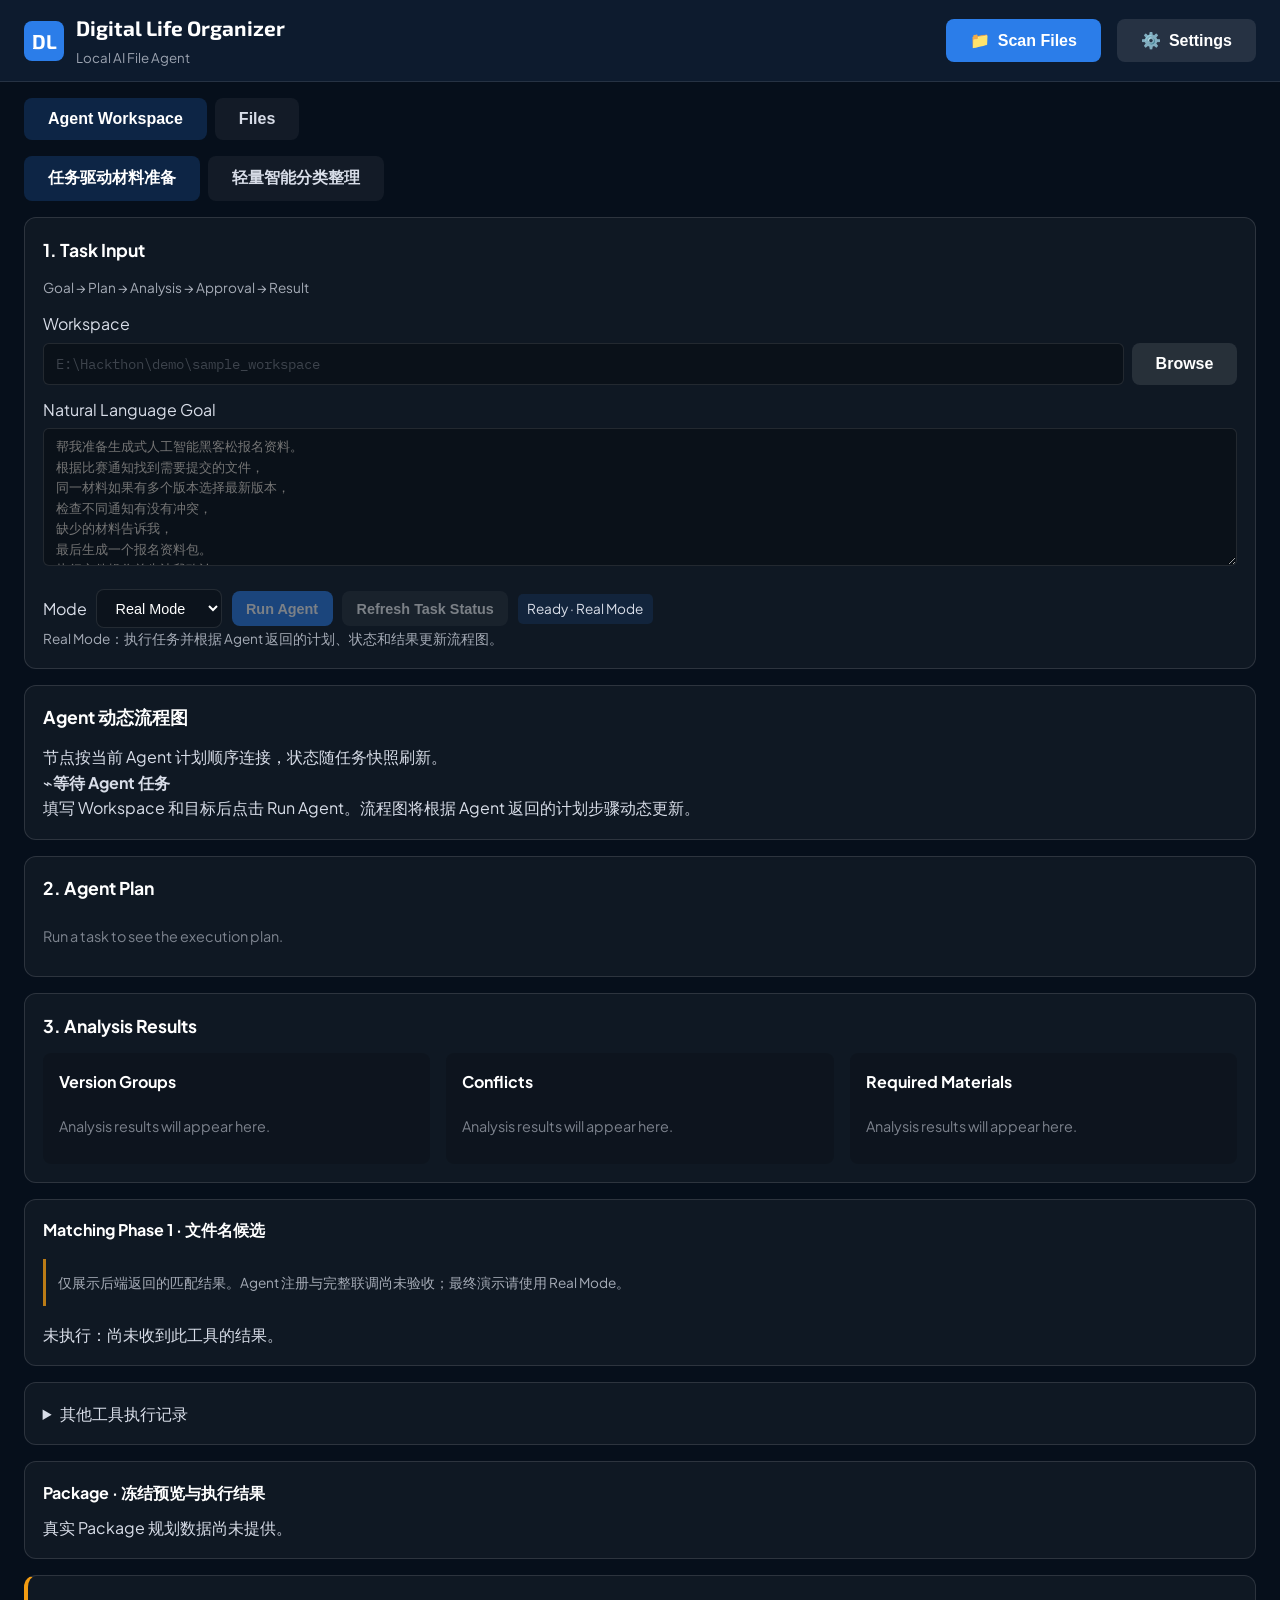
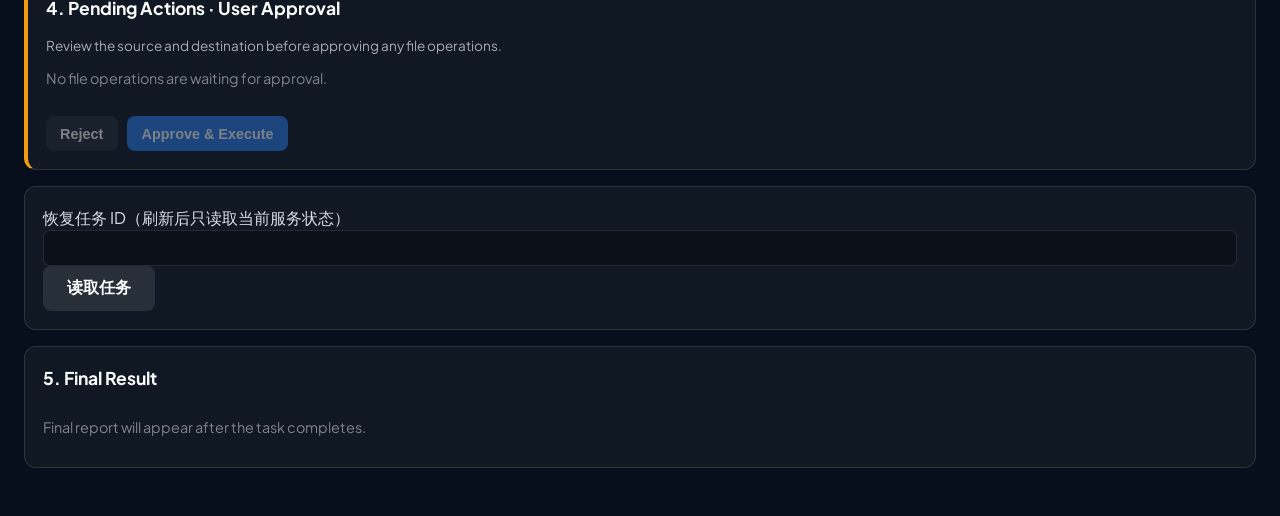
==== frontend/index.html @ 3d2e3884 "fix(frontend): remove presentation-only scenario from real mode" ====
<!DOCTYPE html>
<html lang="en">
<head>
    <meta charset="UTF-8">
    <meta name="viewport" content="width=device-width, initial-scale=1.0">
    <title>Digital Life Organizer — Agent Workbench</title>
    <link rel="preconnect" href="https://fonts.googleapis.com">
    <link rel="preconnect" href="https://fonts.gstatic.com" crossorigin>
    <link href="https://fonts.googleapis.com/css2?family=Exo+2:wght@400;600;700&family=Plus+Jakarta+Sans:wght@400;500;600&family=IBM+Plex+Mono:wght@400;500&display=swap" rel="stylesheet">
    <link rel="stylesheet" href="/static/agent-flow-visualization.css">
    <style>
        :root {
            --navy: #0d1b2e;
            --silver: #d8dde8;
            --blue: #2b7de9;
            --orange: #e07018;
            --dark: #060f1b;
            --light: #ffffff;
            --success: #27ae60;
            --warning: #f39c12;
            --danger: #e74c3c;
        }

        * { margin: 0; padding: 0; box-sizing: border-box; }

        body {
            font-family: 'Plus Jakarta Sans', sans-serif;
            background: linear-gradient(135deg, var(--navy) 0%, var(--dark) 100%);
            color: var(--silver);
            min-height: 100vh;
            line-height: 1.6;
        }

        header {
            background: var(--navy);
            border-bottom: 1px solid rgba(255,255,255,0.1);
            padding: 1rem 2rem;
            position: sticky;
            top: 0;
            z-index: 1000;
        }

        .header-content {
            max-width: 1400px;
            margin: 0 auto;
            display: flex;
            align-items: center;
            justify-content: space-between;
            gap: 2rem;
        }

        .brand { display: flex; align-items: center; gap: 0.75rem; }
        .brand-icon {
            width: 40px; height: 40px;
            background: linear-gradient(135deg, var(--blue), var(--orange));
            border-radius: 8px;
            display: flex; align-items: center; justify-content: center;
            font-weight: 700; font-size: 1.25rem; color: white;
            font-family: 'Exo 2', sans-serif;
        }

        .brand-text h1 {
            font-family: 'Exo 2', sans-serif;
            font-size: 1.5rem; font-weight: 700; color: var(--light);
        }
        .brand-text span { color: var(--orange); font-weight: 600; }

        .nav-actions { display: flex; gap: 1rem; align-items: center; }

        .tabs { display: flex; gap: 0.5rem; margin-bottom: 2rem; }
        .tab {
            padding: 0.75rem 1.5rem; background: rgba(255,255,255,0.05);
            border: none; border-radius: 8px; color: var(--silver);
            cursor: pointer; font-size: 1rem; font-weight: 500;
            transition: all 0.2s ease; border-bottom: 2px solid transparent;
        }
        .tab:hover { background: rgba(255,255,255,0.08); }
        .tab.active { background: rgba(43,125,233,0.2); border-bottom-color: var(--blue); color: var(--light); }

        .container { max-width: 1400px; margin: 0 auto; padding: 0 1.5rem 2rem; }

        .stats-grid {
            display: grid; grid-template-columns: repeat(auto-fit, minmax(200px, 1fr));
            gap: 1rem; margin-bottom: 2rem;
        }

        .stat-card {
            background: rgba(255,255,255,0.05); border-radius: 12px; padding: 1.5rem;
            border-left: 4px solid var(--blue); transition: transform 0.2s ease;
        }
        .stat-card:hover { transform: translateY(-2px); background: rgba(255,255,255,0.08); }
        .stat-card.warning { border-left-color: var(--warning); }
        .stat-card.danger { border-left-color: var(--danger); }
        .stat-label { font-size: 0.875rem; color: var(--silver); opacity: 0.7; margin-bottom: 0.5rem; }
        .stat-value { font-size: 2rem; font-weight: 700; color: var(--light); font-family: 'Exo 2', sans-serif; }
        .stat-sub { font-size: 0.875rem; color: var(--blue); margin-top: 0.5rem; }

        .upload-section {
            background: rgba(255,255,255,0.05); border-radius: 12px;
            padding: 2rem; margin-bottom: 2rem; border: 2px dashed rgba(255,255,255,0.15);
            text-align: center; transition: all 0.3s ease;
        }
        .upload-section.dragover { border-color: var(--blue); background: rgba(43,125,233,0.1); }
        .upload-content { display: flex; flex-direction: column; align-items: center; gap: 1rem; }
        .upload-icon {
            width: 64px; height: 64px; background: rgba(43,125,233,0.2);
            border-radius: 50%; display: flex; align-items: center; justify-content: center;
            font-size: 2rem; color: var(--blue);
        }
        .upload-text { font-size: 1.25rem; color: var(--light); }
        .upload-sub { color: var(--silver); opacity: 0.7; font-size: 0.9rem; }
        .file-input { display: none; }

        .btn {
            padding: 0.75rem 1.5rem; border-radius: 8px; border: none;
            font-size: 1rem; font-weight: 600; cursor: pointer;
            transition: all 0.2s ease; display: inline-flex; align-items: center; gap: 0.5rem;
        }
        .btn-primary { background: linear-gradient(135deg, var(--blue), #3b82f6); color: white; }
        .btn-primary:hover { transform: translateY(-2px); box-shadow: 0 4px 12px rgba(43,125,233,0.4); }
        .btn-secondary { background: rgba(255,255,255,0.1); color: var(--light); }
        .btn-secondary:hover { background: rgba(255,255,255,0.15); }
        .btn-sm { padding: 0.5rem 1rem; font-size: 0.875rem; }

        .toolbar {
            display: flex; justify-content: space-between; align-items: center; gap: 1rem; margin-bottom: 1.5rem; flex-wrap: wrap; gap: 1rem;
        }
        .search-box { flex: 1; min-width: 250px; position: relative; }
        .search-box input {
            width: 100%; padding: 0.75rem 1rem 0.75rem 2.5rem;
            border-radius: 8px; border: 1px solid rgba(255,255,255,0.1);
            background: rgba(0,0,0,0.2); color: var(--light); font-size: 1rem;
        }
        .search-box input:focus { outline: none; border-color: var(--blue); background: rgba(0,0,0,0.3); }
        .search-box::before { content: '🔍'; position: absolute; left: 10px; top: 50%; transform: translateY(-50%); opacity: 0.5; }
        .filter-select {
            padding: 0.75rem 2rem 0.75rem 1rem; border-radius: 8px; border: 1px solid rgba(255,255,255,0.1);
            background: rgba(0,0,0,0.2); color: var(--light); font-size: 0.9rem; cursor: pointer;
        }

        .table-container {
            background: rgba(255,255,255,0.05); border-radius: 12px; overflow: hidden; overflow-x: auto; border: 1px solid rgba(255,255,255,0.1);
        }
        table { width: 100%; border-collapse: collapse; min-width: 800px; }
        th {
            background: var(--navy); color: var(--light); padding: 1rem;
            text-align: left; font-size: 0.85rem; font-weight: 600; text-transform: uppercase; letter-spacing: 0.5px;
            border-bottom: 1px solid rgba(255,255,255,0.1); position: sticky; top: 0;
        }
        td { padding: 1rem; border-bottom: 1px solid rgba(255,255,255,0.05); color: var(--silver); font-size: 0.95rem; }
        tr:hover td { background: rgba(255,255,255,0.05); }

        .badge {
            display: inline-flex; align-items: center; padding: 0.25rem 0.625rem; border-radius: 4px;
            font-size: 0.8rem; font-weight: 500; text-transform: uppercase;
        }
        .badge-critical { background: rgba(231,76,60,0.2); color: var(--danger); }
        .badge-warning { background: rgba(243,156,18,0.2); color: var(--warning); }
        .badge-success { background: rgba(39,174,96,0.2); color: var(--success); }
        .badge-neutral { background: rgba(255,255,255,0.1); color: var(--silver); }

        .category { display: inline-flex; align-items: center; gap: 0.5rem; }
        .category-dot { width: 8px; height: 8px; border-radius: 50%; background: var(--blue); }

        .actions { display: flex; gap: 0.5rem; }
        .action-btn {
            padding: 0.5rem 0.75rem; border: none; border-radius: 6px; cursor: pointer;
            font-size: 0.8rem; font-weight: 500; transition: all 0.2s ease;
        }
        .btn-move { background: var(--blue); color: white; }
        .btn-move:hover { background: #1a68d6; }
        .btn-archive { background: var(--orange); color: white; }
        .btn-archive:hover { background: #c85e12; }
        .btn-delete { background: var(--danger); color: white; }
        .btn-delete:hover { background: #c0392b; }
        .btn-view { background: rgba(255,255,255,0.1); color: var(--silver); }
        .btn-view:hover { background: rgba(255,255,255,0.15); }

        .empty-state { text-align: center; padding: 4rem 2rem; color: var(--silver); opacity: 0.6; }
        .empty-state h3 { font-family: 'Exo 2', sans-serif; font-size: 1.5rem; margin-bottom: 0.5rem; color: var(--light); }

        .modal-overlay {
            position: fixed; top: 0; left: 0; right: 0; bottom: 0;
            background: rgba(0,0,0,0.8); z-index: 2000; display: none; align-items: center; justify-content: center; padding: 2rem;
        }
        .modal-overlay.active { display: flex; }
        .modal {
            background: var(--navy); border-radius: 12px; width: 100%; max-width: 800px;
            max-height: 90vh; overflow: hidden; border: 1px solid rgba(255,255,255,0.1); box-shadow: 0 20px 60px rgba(0,0,0,0.5);
        }
        .modal-header {
            padding: 1.5rem; border-bottom: 1px solid rgba(255,255,255,0.1); display: flex; justify-content: space-between; align-items: center;
        }
        .modal-header h2 { font-family: 'Exo 2', sans-serif; color: var(--light); }
        .close-btn {
            background: none; border: none; color: var(--silver); font-size: 1.5rem;
            cursor: pointer; padding: 0; width: 30px; height: 30px; display: flex; align-items: center; justify-content: center;
        }
        .modal-body { padding: 1.5rem; overflow-y: auto; }
        .detail-row {
            display: grid; grid-template-columns: 150px 1fr; gap: 1rem; padding: 1rem 0; border-bottom: 1px solid rgba(255,255,255,0.05);
        }
        .detail-label { color: var(--silver); opacity: 0.6; font-size: 0.9rem; }
        .detail-value { color: var(--light); font-family: 'IBM Plex Mono', monospace; font-size: 0.9rem; word-break: break-all; }

        .progress-container { background: rgba(0,0,0,0.3); border-radius: 8px; height: 6px; overflow: hidden; margin: 1rem 0; }
        .progress-bar { background: linear-gradient(90deg, var(--blue), var(--orange)); height: 100%; width: 0%; transition: width 0.3s ease; }

        .toast-container { position: fixed; bottom: 2rem; right: 2rem; z-index: 3000; display: flex; flex-direction: column; gap: 0.75rem; }
        .toast {
            background: var(--navy); padding: 1rem 1.5rem; border-radius: 8px; border-left: 4px solid var(--blue);
            color: var(--silver); box-shadow: 0 4px 12px rgba(0,0,0,0.3); animation: slideIn 0.3s ease; display: flex; align-items: center; gap: 0.75rem;
        }
        .toast.success { border-left-color: var(--success); }
        .toast.error { border-left-color: var(--danger); }
        @keyframes slideIn { from { transform: translateX(100%); opacity: 0; } to { transform: translateX(0); opacity: 1; } }

        @media (max-width: 768px) {
            .header-content { flex-direction: column; gap: 1rem; }
            .search-box { min-width: 100%; }
            .stats-grid { grid-template-columns: repeat(2, 1fr); }
        }

        /* ── Path Bar & Browser Modal ──────────────────────────────────── */
        .path-bar { display: flex; gap: 0.5rem; align-items: center; width: 100%; max-width: 540px; margin: 0 auto; }
        .path-input { flex: 1; background: rgba(0,0,0,0.3); border: 1px solid rgba(255,255,255,0.15); color: var(--silver); padding: 0.55rem 0.85rem; border-radius: 6px; font-family: 'IBM Plex Mono', monospace; font-size: 0.85rem; }
        .path-input:focus { outline: none; border-color: var(--blue); }
        .path-input::placeholder { color: rgba(216,221,232,0.25); }
        .browser-modal { max-width: 560px; display: flex; flex-direction: column; max-height: 90vh; }
        .browser-breadcrumb { display: flex; flex-wrap: wrap; align-items: center; gap: 0.2rem; padding: 0.6rem 0.85rem; background: rgba(0,0,0,0.25); border-radius: 6px; margin-bottom: 0.85rem; font-family: 'IBM Plex Mono', monospace; font-size: 0.78rem; min-height: 2.2rem; }
        .browser-breadcrumb .bc-sep { color: rgba(216,221,232,0.3); margin: 0 0.15rem; }
        .browser-breadcrumb button { background: none; border: none; color: var(--blue); cursor: pointer; padding: 0 0.15rem; font-family: inherit; font-size: inherit; line-height: 1.4; }
        .browser-breadcrumb button:hover { text-decoration: underline; }
        .browser-jump { display: flex; gap: .5rem; margin: .4rem 0; }
        .browser-jump input { flex: 1; min-width: 0; }
        .browser-jump button { flex-shrink: 0; }
        .browser-jump-hint { font-size: .78rem; opacity: .65; margin-bottom: .85rem; overflow-wrap: anywhere; }
        .dir-list { max-height: 300px; overflow-y: auto; border: 1px solid rgba(255,255,255,0.07); border-radius: 6px; }
        .dir-item { display: flex; align-items: center; gap: 0.6rem; padding: 0.55rem 0.9rem; cursor: pointer; border-bottom: 1px solid rgba(255,255,255,0.04); transition: background 0.12s; }
        .dir-item:last-child { border-bottom: none; }
        .dir-item:hover { background: rgba(43,125,233,0.12); }
        .dir-item-name { flex: 1; color: var(--silver); font-size: 0.88rem; }
        .dir-nav-btn { background: none; border: none; color: rgba(216,221,232,0.35); font-size: 1rem; cursor: pointer; padding: 0 0.2rem; line-height: 1; flex-shrink: 0; }
        .dir-nav-btn:hover { color: var(--blue); }
        .dir-empty { padding: 1.5rem; text-align: center; color: rgba(216,221,232,0.35); font-size: 0.85rem; }
        .browser-modal .modal-body { flex: 1; min-height: 0; overflow-y: auto; }
        .browser-footer { display: flex; justify-content: space-between; align-items: center; padding: 0.9rem 1.5rem; border-top: 1px solid rgba(255,255,255,0.07); flex-shrink: 0; }
        .browser-cur-path { font-family: 'IBM Plex Mono', monospace; font-size: 0.72rem; color: rgba(216,221,232,0.45); overflow: hidden; text-overflow: ellipsis; white-space: nowrap; max-width: 260px; }

        /* ── Settings Modal ─────────────────────────────────────────────── */
        .settings-modal {
            max-width: 960px; display: flex; flex-direction: column;
            max-height: 90vh;
            border-top: 3px solid transparent;
            border-image: linear-gradient(90deg, var(--blue), var(--orange)) 1;
        }
        .settings-layout {
            flex: 1; display: grid; grid-template-columns: 200px 1fr;
            min-height: 0; overflow: hidden;
        }
        .settings-nav {
            background: rgba(0,0,0,0.18);
            border-right: 1px solid rgba(255,255,255,0.07);
            overflow-y: auto; padding: 0.5rem 0;
        }
        .settings-nav-group {
            padding: 0.5rem 1rem 0.2rem;
            font-size: 0.65rem; font-weight: 700; letter-spacing: 0.08em;
            text-transform: uppercase; color: rgba(216,221,232,0.3);
            font-family: 'Exo 2', sans-serif;
        }
        .settings-nav-item {
            display: flex; align-items: center; gap: 0.625rem;
            padding: 0.65rem 1.25rem; cursor: pointer;
            color: rgba(216,221,232,0.62); font-size: 0.875rem;
            border-left: 3px solid transparent;
            transition: background 0.15s, color 0.15s, border-color 0.15s;
            user-select: none;
        }
        .settings-nav-item:hover { background: rgba(255,255,255,0.045); color: var(--silver); }
        .settings-nav-item.active {
            border-left-color: var(--blue);
            background: rgba(43,125,233,0.1); color: #fff; font-weight: 500;
        }
        .settings-nav-icon { width: 18px; text-align: center; font-size: 0.9rem; flex-shrink: 0; }
        .settings-panel {
            padding: 1.5rem 1.75rem; overflow-y: auto;
            scrollbar-width: thin; scrollbar-color: rgba(255,255,255,0.1) transparent;
        }
        .settings-panel::-webkit-scrollbar { width: 5px; }
        .settings-panel::-webkit-scrollbar-thumb { background: rgba(255,255,255,0.12); border-radius: 3px; }
        .settings-section-title {
            display: flex; align-items: center; gap: 0.625rem;
            font-family: 'Exo 2', sans-serif; font-size: 0.95rem; font-weight: 700;
            color: #fff; margin-bottom: 1.25rem; padding-bottom: 0.625rem;
            border-bottom: 1px solid rgba(43,125,233,0.35);
        }
        .form-row {
            display: grid; grid-template-columns: 160px 1fr;
            gap: 1.25rem; align-items: start;
            padding: 0.8rem 0; border-bottom: 1px solid rgba(255,255,255,0.04);
        }
        .form-row:last-child { border-bottom: none; }
        .form-label { color: var(--silver); font-size: 0.875rem; padding-top: 0.45rem; line-height: 1.3; }
        .form-label small {
            display: block; color: rgba(216,221,232,0.38);
            font-size: 0.72rem; margin-top: 0.275rem; line-height: 1.35;
        }
        .form-input, .form-select {
            width: 100%; padding: 0.5rem 0.75rem;
            background: rgba(0,0,0,0.28); border: 1px solid rgba(255,255,255,0.1);
            border-radius: 6px; color: #fff;
            font-family: 'IBM Plex Mono', monospace; font-size: 0.875rem;
            transition: border-color 0.2s, box-shadow 0.2s;
        }
        .form-input:focus, .form-select:focus {
            outline: none; border-color: var(--blue); background: rgba(0,0,0,0.38);
            box-shadow: 0 0 0 3px rgba(43,125,233,0.15);
        }
        .form-input::placeholder { color: rgba(216,221,232,0.25); }
        .form-select {
            background-image: url("data:image/svg+xml,%3Csvg xmlns='http://www.w3.org/2000/svg' width='10' height='6'%3E%3Cpath fill='%23d8dde8' d='M5 6L0 0h10z'/%3E%3C/svg%3E");
            background-repeat: no-repeat; background-position: right 0.75rem center;
            padding-right: 2.25rem; cursor: pointer; appearance: none;
        }
        .form-select option { background: var(--navy); }
        .form-textarea {
            width: 100%; padding: 0.5rem 0.75rem;
            background: rgba(0,0,0,0.28); border: 1px solid rgba(255,255,255,0.1);
            border-radius: 6px; color: #fff;
            font-family: 'IBM Plex Mono', monospace; font-size: 0.8rem;
            line-height: 1.6; resize: vertical; min-height: 88px;
            transition: border-color 0.2s, box-shadow 0.2s;
        }
        .form-textarea:focus {
            outline: none; border-color: var(--blue); background: rgba(0,0,0,0.38);
            box-shadow: 0 0 0 3px rgba(43,125,233,0.15);
        }
        .toggle-row { display: flex; align-items: center; gap: 0.75rem; padding-top: 0.3rem; }
        .toggle-switch { position: relative; width: 42px; height: 22px; flex-shrink: 0; }
        .toggle-switch input { display: none; }
        .toggle-track {
            position: absolute; inset: 0;
            background: rgba(255,255,255,0.14); border-radius: 22px;
            cursor: pointer; transition: background 0.2s;
        }
        .toggle-track::before {
            content: ''; position: absolute;
            width: 16px; height: 16px; left: 3px; top: 3px;
            background: rgba(255,255,255,0.7); border-radius: 50%; transition: transform 0.2s;
        }
        .toggle-switch input:checked + .toggle-track { background: var(--blue); }
        .toggle-switch input:checked + .toggle-track::before { transform: translateX(20px); background: #fff; }
        .toggle-label { font-size: 0.85rem; color: rgba(216,221,232,0.7); min-width: 52px; }
        .range-wrap { display: flex; align-items: center; gap: 0.875rem; padding-top: 0.35rem; }
        .range-wrap input[type="range"] { flex: 1; accent-color: var(--blue); cursor: pointer; }
        .range-val {
            min-width: 42px; text-align: right;
            font-family: 'IBM Plex Mono', monospace; font-size: 0.875rem;
            color: var(--blue); font-weight: 500;
        }
        .settings-footer {
            display: flex; align-items: center; gap: 0.75rem;
            padding: 0.875rem 1.5rem;
            border-top: 1px solid rgba(255,255,255,0.07);
            background: rgba(0,0,0,0.12); flex-shrink: 0;
        }
        .settings-status {
            flex: 1; font-family: 'IBM Plex Mono', monospace; font-size: 0.8rem;
            color: rgba(216,221,232,0.45);
            white-space: nowrap; overflow: hidden; text-overflow: ellipsis;
            transition: color 0.2s;
        }
        .settings-status.ok   { color: var(--success); }
        .settings-status.err  { color: var(--danger); }
        .settings-status.warn { color: var(--warning); }
        @media (max-width: 680px) {
            .settings-layout { grid-template-columns: 1fr; grid-template-rows: auto 1fr; }
            .settings-nav {
                display: flex; overflow-x: auto; overflow-y: hidden;
                border-right: none; border-bottom: 1px solid rgba(255,255,255,0.07);
                padding: 0; scrollbar-width: none;
            }
            .settings-nav::-webkit-scrollbar { display: none; }
            .settings-nav-group { display: none; }
            .settings-nav-item {
                flex-shrink: 0; flex-direction: column; gap: 0.2rem;
                border-left: none; border-bottom: 3px solid transparent;
                padding: 0.6rem 1rem; font-size: 0.75rem; text-align: center;
            }
            .settings-nav-item.active { border-left-color: transparent; border-bottom-color: var(--blue); }
            .settings-nav-icon { width: auto; font-size: 1.1rem; }
            .form-row { grid-template-columns: 1fr; gap: 0.4rem; }
            .form-label { padding-top: 0; }
        }

        /* Agent workspace: extends existing FileForge components. */
        [hidden] { display: none !important; }
        body { background: var(--dark); }
        .brand-icon, .btn-primary, .progress-bar { background: var(--blue); }
        .brand-text h1 { font-size: 1.3rem; }
        .brand-text small { color: var(--silver); opacity: .7; }
        .workspace-nav { display: flex; gap: .5rem; margin: 1.5rem 0; flex-wrap: wrap; }
        .workspace-nav button { background: rgba(255,255,255,.05); color: var(--silver); }
        .workspace-nav button[aria-selected="true"] { background: rgba(43,125,233,.2); color: white; }
        .agent-card { padding: 1.4rem; margin-bottom: 1rem; border: 1px solid rgba(255,255,255,.12); border-radius: 12px; background: rgba(255,255,255,.04); min-width: 0; }
        .agent-card h2 { font-size: 1.1rem; color: white; margin-bottom: .8rem; }
        .agent-card h3 { font-size: 1rem; color: white; margin-bottom: .6rem; }
        .agent-label { display: block; margin: .8rem 0 .35rem; }
        .agent-path { display: flex; gap: .5rem; }
        .agent-path input { min-width: 0; }
        .agent-footer { display: flex; align-items: center; gap: .75rem; flex-wrap: wrap; margin-top: 1rem; }
        .agent-note { font-size: .85rem; opacity: .75; }
        .agent-grid { display: grid; grid-template-columns: repeat(3, minmax(0,1fr)); gap: 1rem; }
        .agent-panel { padding: 1rem; background: rgba(0,0,0,.15); border-radius: 8px; min-width: 0; }
        .agent-step { display: grid; grid-template-columns: 1.5rem minmax(0,1fr) auto; gap: .7rem; align-items: start; padding: .8rem 0; border-bottom: 1px solid rgba(255,255,255,.08); }
        .agent-step small { display: block; opacity: .75; overflow-wrap: anywhere; }
        .agent-step[data-status="completed"] .step-symbol { color: var(--success); }
        .agent-step[data-status="running"] .step-symbol { color: var(--blue); }
        .agent-step[data-status="failed"] .step-symbol { color: var(--danger); }
        .agent-step[data-status="awaiting_approval"] .step-symbol { color: var(--warning); }
        .approval-card { border-left: 4px solid var(--warning); }
        .agent-error { color: var(--danger); margin-top: .75rem; }
        .agent-item { margin: .65rem 0; overflow-wrap: anywhere; }
        .agent-path-text { font-family: 'IBM Plex Mono', monospace; overflow-wrap: anywhere; font-size: .85rem; }
        .agent-summary { display: flex; gap: 1rem; flex-wrap: wrap; margin-bottom: 1rem; }
        .agent-summary strong { display: block; color: white; }
        button:disabled { opacity: .45; cursor: not-allowed; transform: none !important; }
        @media (max-width: 900px) { .agent-grid { grid-template-columns: 1fr; } }
        @media (max-width: 600px) {
            header { padding: 1rem; } .container { padding-left: .75rem; padding-right: .75rem; }
            .agent-card { padding: 1rem; } .agent-path { flex-wrap: wrap; }
            .agent-step { grid-template-columns: 1.2rem minmax(0,1fr); }
            .agent-step > .badge { grid-column: 2; justify-self: start; }
        }

        /* Demo presentation refinements; existing layout and palette retained. */
        .header-content, .nav-actions { flex-wrap: wrap; }
        .brand-text, .agent-footer > *, .agent-step > div { min-width: 0; }
        .agent-footer .filter-select { max-width: 100%; }
        .agent-card { overflow-wrap: anywhere; }
        .agent-note { color: var(--silver); }
        .agent-placeholder { color: var(--silver); opacity: .55; padding: .65rem 0; font-size: .9rem; }
        .agent-error { color: var(--silver); padding: 1rem 1.2rem; border: 1px solid rgba(231,76,60,.35); border-left: 4px solid var(--danger); border-radius: 8px; background: rgba(231,76,60,.07); }
        .agent-error strong { display: block; color: var(--danger); margin-bottom: .3rem; }
        .agent-error[data-kind="409"] { border-color: rgba(243,156,18,.4); background: rgba(243,156,18,.06); }
        .agent-error[data-kind="409"] strong { color: var(--warning); }
        #agentTaskStatus { font-size: .85rem; padding: .25rem .6rem; border-radius: 5px; background: rgba(43,125,233,.12); }
        #agentWorkspacePath { font-family: 'IBM Plex Mono', monospace; font-size: .85rem; }
        .agent-path-text, .agent-card pre { white-space: pre-wrap; overflow-wrap: anywhere; word-break: break-word; max-width: 100%; }
        .agent-path .btn { flex-shrink: 0; white-space: nowrap; }
        .result-card[data-completed="true"] { border-color: rgba(39,174,96,.45); border-top: 3px solid var(--success); background: rgba(39,174,96,.045); }
        .result-heading { font-size: 1.4rem !important; color: var(--success) !important; }
        .result-summary { margin: .6rem 0 1.2rem; }
        .result-path { padding: 1rem; border: 1px solid rgba(43,125,233,.3); background: rgba(43,125,233,.08); border-radius: 8px; margin: .8rem 0 1rem; }
        .result-path .agent-label { margin-top: 0; font-size: .8rem; color: var(--silver); }
        .result-path .agent-path-text { color: var(--light); font-size: .95rem; }
        .result-warning { color: var(--warning); margin: .8rem 0; }
        .agent-summary { gap: .6rem; }
        .agent-summary > div { padding: .6rem .85rem; background: rgba(255,255,255,.035); border-radius: 6px; font-size: .8rem; }
        .agent-summary strong { font-size: 1.3rem; }
        #copyPackagePath { margin-top: .3rem; }
        button:focus-visible, select:focus-visible { outline: 2px solid var(--blue); outline-offset: 3px; }
        button:disabled { box-shadow: none !important; }
        @media (min-width: 901px) and (max-width: 1400px) {
            header { padding: .7rem 1.5rem; }
            .workspace-nav { margin: 1rem 0; }
            .agent-card { padding: 1.1rem; }
            #agentGoal { min-height: 120px; height: 138px; }
            .agent-footer { gap: .6rem; }
            .agent-footer .btn, .agent-footer .filter-select { padding: .6rem .9rem; font-size: .9rem; }
        }
        .version-group { padding: .8rem 0; border-bottom: 1px solid rgba(255,255,255,.12); }
        .version-change { margin: .7rem 0; }
        .version-change summary { cursor: pointer; overflow-wrap: anywhere; }
        .version-evidence { max-height: 16rem; overflow: auto; white-space: pre-wrap; overflow-wrap: anywhere; background: rgba(0,0,0,.2); padding: .7rem; font-size: .8rem; }
        .workspace-nav button[aria-pressed="true"] { background: rgba(43,125,233,.2); color: white; }
        #matchingStatus { margin: 1rem 0; padding: .8rem; border-left: 3px solid var(--warning); }
        /* Organization UI preview is isolated from the material workflow. */
        #organizationWorkspace { min-width: 0; }
        #organizationWorkspace .org-toolbar { display:flex; flex-wrap:wrap; align-items:center; gap:.75rem; margin:1rem 0; }
        #organizationWorkspace .org-grid { display:grid; grid-template-columns:minmax(0,1fr) minmax(0,1fr); gap:1rem; }
        #organizationWorkspace .org-panel { min-width:0; overflow-x:auto; padding:1rem; border:1px solid #2b405b; border-radius:10px; margin:1rem 0; }
        #organizationWorkspace .org-panel h3, #organizationWorkspace h4 { margin-bottom:.75rem; }
        #organizationWorkspace .org-path, #organizationWorkspace summary, #organizationWorkspace li { overflow-wrap:anywhere; word-break:break-word; white-space:pre-wrap; }
        #organizationWorkspace .org-path { font-size:.85rem; margin:.35rem 0; }
        #organizationWorkspace .org-demo-badge { color:#8fc5ff; font-weight:600; margin:1rem 0; }
        #organizationWorkspace .org-summary { color:var(--silver); }
        #organizationWorkspace .org-tree-node summary { cursor:pointer; padding:.5rem; border-radius:5px; background:rgba(43,125,233,.08); }
        #organizationWorkspace .org-tree-node summary:focus-visible { outline:2px solid var(--blue); }
        #organizationWorkspace .org-tree-node ul { list-style:none; padding-left:1rem; border-left:1px solid #2b405b; margin:.4rem 0 .4rem .3rem; }
        #organizationWorkspace .org-tree-node li { padding:.2rem 0; }
        #organizationWorkspace .org-toolbar select { max-width:100%; }
        @media(max-width:900px) { #organizationWorkspace .org-grid { grid-template-columns:minmax(0,1fr); } }
    </style>
</head>
<body>
    <header>
        <div class="header-content">
            <div class="brand">
                <div class="brand-icon">DL</div>
                <div class="brand-text"><h1>Digital Life Organizer</h1><small>Local AI File Agent</small></div>
            </div>
            <div class="nav-actions">
                <button class="btn btn-primary" onclick="switchWorkspaceView('files'); openBrowser()"><span>📁</span> Scan Files</button>
                <button class="btn btn-secondary" onclick="showSettings()"><span>⚙️</span> Settings</button>
            </div>
        </div>
    </header>

    <main class="container">
        <nav class="workspace-nav" aria-label="Workspace views">
            <button id="agentViewTab" class="btn" role="tab" aria-selected="true" aria-controls="agentWorkspace" onclick="switchWorkspaceView('agent')">Agent Workspace</button>
            <button id="filesViewTab" class="btn" role="tab" aria-selected="false" aria-controls="filesWorkspace" onclick="switchWorkspaceView('files')">Files</button>
        </nav>
        <section id="agentWorkspace" aria-labelledby="agentViewTab">
            <nav class="workspace-nav" aria-label="Agent workflows">
                <button id="materialWorkflowTab" class="btn" aria-pressed="true" onclick="switchAgentWorkflow('materials')">任务驱动材料准备</button>
                <button id="organizationWorkflowTab" class="btn btn-secondary" aria-pressed="false" onclick="switchAgentWorkflow('organization')">轻量智能分类整理</button>
            </nav>
            <div class="agent-card">
                <h2>1. Task Input</h2>
                <p class="agent-note">Goal → Plan → Analysis → Approval → Result</p>
                <label class="agent-label" for="agentWorkspacePath">Workspace</label>
                <div class="agent-path">
                    <input id="agentWorkspacePath" class="form-input" placeholder="E:\Hackthon\demo\sample_workspace">
                    <button id="agentBrowse" class="btn btn-secondary" onclick="openBrowser('agentWorkspacePath')">Browse</button>
                </div>
                <label class="agent-label" for="agentGoal">Natural Language Goal</label>
                <textarea id="agentGoal" class="form-textarea" rows="6" placeholder="帮我准备生成式人工智能黑客松报名资料。
根据比赛通知找到需要提交的文件，
同一材料如果有多个版本选择最新版本，
检查不同通知有没有冲突，
缺少的材料告诉我，
最后生成一个报名资料包。
执行文件操作前先让我确认。"></textarea>
                <div class="agent-footer">
                    <label for="agentMode">Mode</label>
                    <select id="agentMode" class="filter-select"><option value="real" selected>Real Mode</option><option value="mock">Mock Mode</option></select>
                    <label id="agentScenarioLabel" for="agentScenario">Scenario</label>
                    <select id="agentScenario" class="filter-select"><option value="happy" selected>标准流程</option><option value="failed">分析异常</option></select>
                    <button id="runAgent" class="btn btn-primary" disabled onclick="runAgent()">Run Agent</button>
                    <button id="refreshAgent" class="btn btn-secondary btn-sm" disabled onclick="pollAgent()">Refresh Task Status</button>
                    <span id="agentTaskStatus" role="status" aria-live="polite">Ready · Real Mode</span>
                </div>
                <p id="agentModeNote" class="agent-note">Real Mode：执行任务并根据 Agent 返回的计划、状态和结果更新流程图。</p>
                <div id="agentError" class="agent-error" role="alert" hidden><strong id="agentErrorTitle"></strong><span id="agentErrorDetail"></span></div>
            </div>
            <section id="organizationWorkspace" class="agent-card" hidden>
                <h2>轻量智能分类整理 · 正式接入准备</h2>
                <p class="agent-note">复用上方 Workspace 和用户目标。正式分类契约尚未确认，当前不启动任务或文件操作。切换工作流会清除任务展示和审批状态，保留输入。</p>
                <div id="organizationRealPreview" aria-live="polite"></div>
                <label><input id="organizationFixtureToggle" type="checkbox" onchange="setOrganizationDemo(this.checked)"> 查看隔离的本地 Fixture（合成数据，非真实结果）</label>
                <div id="organizationDemoPanel" hidden>
                <p class="org-demo-badge">本地 UI Fixture · 非 Workspace 扫描或真实分类结果</p>
                <div class="org-toolbar">
                    <label for="organizationScenario">本地演示场景</label>
                    <select id="organizationScenario" class="filter-select">
                        <option value="mixed">多分类 / 待确认 / 空文件夹</option>
                        <option value="empty">0 个文件</option>
                        <option value="single">1 个文件</option>
                        <option value="unknown">全部待人工确认</option>
                        <option value="collision">同名目标冲突</option>
                        <option value="incomplete">预览数据不完整</option>
                    </select>
                    <button id="organizationLoad" class="btn btn-primary" onclick="showOrganizationPreview()">加载演示预览</button>
                    <button id="organizationReset" class="btn btn-secondary" onclick="showOrganizationPreview(true)">清空预览</button>
                </div>
                <div id="organizationPreview" aria-live="polite"><p class="agent-note">尚未开始。选择本地 UI 场景，再点击“加载演示预览”。不会扫描 Workspace。</p></div>
                </div>
                <div class="org-toolbar" aria-label="尚未接入的真实操作">
                    <button id="organizationScan" class="btn btn-secondary" disabled>扫描并分类 · 接口待确认</button>
                    <button id="organizationExecute" class="btn btn-secondary" disabled>批准并复制 · 尚未接入</button>
                </div>
                <p class="agent-note">真实操作将在后端生成方案并经用户审批后执行；本页尚未接入真实分类、审批和执行。</p>
                <button class="btn btn-secondary" onclick="switchAgentWorkflow('materials')">返回材料准备</button>
            </section>
            <div id="materialWorkspace">
            <section class="agent-card agent-flow-card" aria-labelledby="agentFlowTitle">
                <div class="agent-flow-header"><div><h2 id="agentFlowTitle">Agent 动态流程图</h2><p class="agent-flow-intro">节点按当前 Agent 计划顺序连接，状态随任务快照刷新。</p></div></div>
                <div id="agentFlowVisualization" aria-live="polite" aria-atomic="false"><div class="agent-flow-empty"><span class="agent-flow-empty-icon" aria-hidden="true">⌁</span><strong>等待 Agent 任务</strong><p>填写 Workspace 和目标后点击 Run Agent。流程图将根据 Agent 返回的计划步骤动态更新。</p></div></div>
            </section>
            <div class="agent-card"><h2>2. Agent Plan</h2><div id="agentPlan" aria-live="polite"><p class="agent-placeholder">Run a task to see the execution plan.</p></div></div>
            <div class="agent-card"><h2>3. Analysis Results</h2>
                <div class="agent-grid">
                    <div class="agent-panel"><h3>Version Groups</h3><div id="agentVersions" class="agent-placeholder">Analysis results will appear here.</div></div>
                    <div class="agent-panel"><h3>Conflicts</h3><div id="agentConflicts" class="agent-placeholder">Analysis results will appear here.</div></div>
                    <div class="agent-panel"><h3>Required Materials</h3><div id="agentMaterials" class="agent-placeholder">Analysis results will appear here.</div></div>
                </div>
            </div>
            <section class="agent-card"><h3>Matching Phase 1 · 文件名候选</h3>
                <p id="matchingStatus" class="agent-note">仅展示后端返回的匹配结果。Agent 注册与完整联调尚未验收；最终演示请使用 Real Mode。</p>
                <div id="agentMatching" aria-live="polite">未执行：尚未收到此工具的结果。</div>
            </section>
            <details class="agent-card"><summary>其他工具执行记录</summary><div id="agentOtherResults">尚无其他工具结果。</div></details>
            <section class="agent-card" aria-labelledby="agentPackageTitle"><h3 id="agentPackageTitle">Package · 冻结预览与执行结果</h3><div id="agentPackagePreview" aria-live="polite">真实 Package 规划数据尚未提供。</div></section>
            <div class="agent-card approval-card"><h2>4. Pending Actions · User Approval</h2>
                <p class="agent-note">Review the source and destination before approving any file operations.</p>
                <div id="agentActions" class="agent-placeholder">No file operations are waiting for approval.</div>
                <label id="packageRiskControl" hidden><input type="checkbox" id="packageRiskIntent" onchange="confirmPackageRisk()"> 我已核对本次具体文件映射，并明确接受上方 missing 与 unresolved；接受风险不代表材料合格。</label><div class="agent-footer"><button id="rejectAgent" class="btn btn-secondary" disabled onclick="decideAgent(false)">Reject</button><button id="approveAgent" class="btn btn-primary" disabled onclick="decideAgent(true)">Approve &amp; Execute</button></div>
            </div>
            <div class="agent-card"><label>恢复任务 ID（刷新后只读取当前服务状态）<input id="agentResumeTask" class="form-input" autocomplete="off"></label><button id="resumeAgent" class="btn btn-secondary" onclick="resumeAgentTask()">读取任务</button></div><div id="agentFinalCard" class="agent-card result-card"><h2>5. Final Result</h2><div id="agentFinal" class="agent-placeholder">Final report will appear after the task completes.</div><button id="copyPackagePath" class="btn btn-primary" hidden onclick="copyPackagePath()">Copy Path</button></div>
            </div>
        </section>
        <section id="filesWorkspace" hidden aria-labelledby="filesViewTab">

        <div class="stats-grid">
            <div class="stat-card"><div class="stat-label">Total Files</div><div class="stat-value" id="stat-total">0</div><div class="stat-sub" id="stat-size">0 B</div></div>
            <div class="stat-card warning"><div class="stat-label">Duplicates</div><div class="stat-value" id="stat-duplicates">0</div><div class="stat-sub" id="stat-saved">0 B recoverable</div></div>
            <div class="stat-card danger"><div class="stat-label">Stale Files</div><div class="stat-value" id="stat-stale">0</div><div class="stat-sub">Needs review</div></div>
            <div class="stat-card"><div class="stat-label">Categories</div><div class="stat-value" id="stat-categories">0</div><div class="stat-sub">Types found</div></div>
        </div>

        <div class="upload-section" id="uploadArea">
            <div class="upload-content">
                <div class="upload-icon">📁</div>
                <div class="upload-text">Scan a Directory</div>
                <div class="upload-sub">Enter a path or browse your filesystem</div>
                <div class="path-bar">
                    <input type="text" id="scanPath" class="path-input" placeholder="/home/user/Documents">
                    <button class="btn btn-secondary" onclick="openBrowser()"><span>🗂</span> Browse</button>
                    <button class="btn btn-primary" onclick="startScan()"><span>🔍</span> Scan</button>
                </div>
                <div style="margin-top: 1rem; display: flex; gap: 1rem; align-items: center;">
                    <label style="color: var(--silver); opacity: 0.7;"><input type="checkbox" id="includeSubdirs" checked> Include subdirectories</label>
                    <label style="color: var(--silver); opacity: 0.7;"><input type="checkbox" id="enablePhase2"> Enable advanced analysis</label>
                    <label style="color: var(--silver); opacity: 0.7;"><input type="checkbox" id="noClassify" checked> Quick scan (skip AI classification)</label>
                </div>
            </div>
        </div>

        <div class="progress-container" id="progressContainer" style="display: none;"><div class="progress-bar" id="progressBar"></div></div>

        <div class="tabs">
            <button class="tab active" data-tab="files">All Files</button>
            <button class="tab" data-tab="duplicates">Duplicates</button>
            <button class="tab" data-tab="stale">Stale Files</button>
            <button class="tab" data-tab="categories">By Category</button>
        </div>

        <div class="toolbar">
            <div class="search-box"><input type="text" id="searchInput" placeholder="Search files, categories, or content..."></div>
            <select class="filter-select" id="filterSelect"><option value="all">All Status</option><option value="normal">Normal</option><option value="duplicate">Duplicates Only</option><option value="stale">Stale Only</option></select>
            <select class="filter-select" id="categoryFilter"><option value="all">All Categories</option><option value="document">Documents</option><option value="image">Images</option><option value="audio">Audio</option><option value="video">Video</option><option value="archive">Archives</option><option value="code">Code</option><option value="data">Data</option><option value="other">Other</option></select>
            <button class="btn btn-secondary btn-sm" onclick="exportData()">Download JSON</button>
        </div>

        <div class="table-container">
            <table id="fileTable">
                <thead><tr><th>Name</th><th>Category</th><th>Size</th><th>Modified</th><th>Status</th><th>Actions</th></tr></thead>
                <tbody id="fileTableBody"><tr><td colspan="6" class="empty-state"><h3>No files scanned yet</h3><p>Select a directory above to begin scanning</p></td></tr></tbody>
            </table>
        </div>
        </section>
    </main>

    <div class="modal-overlay" id="fileModal"><div class="modal"><div class="modal-header"><h2 id="modalTitle">File Details</h2><button class="close-btn" onclick="closeModal()">&times;</button></div><div class="modal-body" id="modalBody"><p class="loading">Select a file to view details</p></div></div></div>
    <div class="modal-overlay" id="settingsModal">
        <div class="modal settings-modal">
            <div class="modal-header">
                <h2>Settings</h2>
                <button class="close-btn" onclick="closeSettings()" aria-label="Close">&times;</button>
            </div>
            <div class="settings-layout">
                <nav class="settings-nav" id="settingsNav">
                    <div class="settings-nav-group">Configuration</div>
                    <div class="settings-nav-item active" onclick="switchSection('general')"><span class="settings-nav-icon">⚙</span><span>General</span></div>
                    <div class="settings-nav-item" onclick="switchSection('ai')"><span class="settings-nav-icon">🤖</span><span>AI &amp; Models</span></div>
                    <div class="settings-nav-item" onclick="switchSection('duplicates')"><span class="settings-nav-icon">📋</span><span>Duplicates</span></div>
                    <div class="settings-nav-group">Rules</div>
                    <div class="settings-nav-item" onclick="switchSection('staleness')"><span class="settings-nav-icon">🗓</span><span>Staleness</span></div>
                    <div class="settings-nav-item" onclick="switchSection('ignore')"><span class="settings-nav-icon">🚫</span><span>Ignore Rules</span></div>
                    <div class="settings-nav-group">Automation</div>
                    <div class="settings-nav-item" onclick="switchSection('watch')"><span class="settings-nav-icon">👁</span><span>Watch</span></div>
                    <div class="settings-nav-item" onclick="switchSection('schedule')"><span class="settings-nav-icon">⏰</span><span>Schedule</span></div>
                </nav>
                <div class="settings-panel" id="settingsPanel">
                    <div class="empty-state" style="padding:3rem 2rem"><p>Loading…</p></div>
                </div>
            </div>
            <div class="settings-footer">
                <span class="settings-status" id="settingsStatus"></span>
                <button class="btn btn-secondary btn-sm" onclick="closeSettings()">Cancel</button>
                <button class="btn btn-primary btn-sm" onclick="saveSettings()"><span>💾</span> Save Settings</button>
            </div>
        </div>
    </div>
    <div class="modal-overlay" id="browserModal">
        <div class="modal browser-modal">
            <div class="modal-header">
                <h2>Browse for Directory</h2>
                <button class="close-btn" onclick="closeBrowser()">&times;</button>
            </div>
            <div class="modal-body">
                <label for="browserJumpPath">Go to path</label>
                <form class="browser-jump" onsubmit="event.preventDefault(); fetchDirectory(document.getElementById('browserJumpPath').value)">
                    <input id="browserJumpPath" class="form-input" type="text" placeholder="E:\ or a full directory path" autocomplete="off" aria-describedby="browserJumpHint">
                    <button class="btn btn-secondary btn-sm" type="submit">Go</button>
                </form>
                <p id="browserJumpHint" class="browser-jump-hint">Enter any drive root or directory path, including a UNC path.</p>
                <div class="browser-breadcrumb" id="browserBreadcrumb"></div>
                <div class="dir-list" id="dirList" role="status" aria-live="polite">
                    <div class="dir-empty">Loading…</div>
                </div>
            </div>
            <div class="browser-footer">
                <div class="browser-cur-path" id="browserCurPath"></div>
                <div style="display:flex;gap:0.5rem;">
                    <button class="btn btn-secondary btn-sm" onclick="closeBrowser()">Cancel</button>
                    <button id="browserSelect" class="btn btn-primary btn-sm" disabled onclick="selectDirectory()">Select This Folder</button>
                </div>
            </div>
        </div>
    </div>
    <div class="toast-container" id="toastContainer"></div>

    <script src="/static/agent-mock.js"></script>
    <script src="/static/agent-api.js"></script>
    <script src="/static/agent-results.js"></script>
    <script src="/static/package-preview.js"></script>
    <script src="/static/organization-preview.js"></script>
    <script src="/static/organization-demo.js"></script>
    <script src="/static/agent-flow-visualization.js"></script>
    <script>
        // State
        const agentState = {workflow: 'materials', organizationDemo: false, task: null, taskContext: null, snapshot: null, mode: 'real', busy: false, timer: null, report: null, pollInFlight: false, decisionBusy: false, generation: 0, userRejected: false, approvalValid: false, decisionAction: null, copyTimer: null, packageRiskKey: null, acceptedPackageRisk: null};
        const byId = id => document.getElementById(id);
        const agentArray = value => Array.isArray(value) ? value.filter(item => item != null) : [];
        const agentText = value => typeof value === 'string' ? value : value == null ? '' : JSON.stringify(value, (_,item) => typeof item === 'bigint' ? item.toString() : item);
        const agentEscape = value => escapeHtml(agentText(value));
        const agentActiveStatuses = ['created','planning','executing','verifying'];
        function switchWorkspaceView(view) {
            byId('agentWorkspace').hidden = view !== 'agent';
            byId('filesWorkspace').hidden = view !== 'files';
            byId('agentViewTab').setAttribute('aria-selected', String(view === 'agent'));
            byId('filesViewTab').setAttribute('aria-selected', String(view === 'files'));
        }
        function showOrganizationPreview(reset = false) {
            if (agentState.workflow !== 'organization' || !agentState.organizationDemo) return;
            byId('organizationPreview').innerHTML = OrganizationPreview.render(reset ? null : OrganizationDemo.get(byId('organizationScenario').value));
        }
        function renderOrganizationStatus(snapshot = null, expectedTask = null) {
            if (agentState.workflow !== 'organization') return;
            byId('organizationRealPreview').innerHTML = OrganizationPreview.renderSnapshot(snapshot, expectedTask);
        }
        function setOrganizationDemo(enabled) {
            if (agentState.workflow !== 'organization') return;
            agentState.organizationDemo = enabled === true;
            byId('organizationFixtureToggle').checked = agentState.organizationDemo;
            byId('organizationDemoPanel').hidden = !agentState.organizationDemo;
            byId('organizationRealPreview').hidden = agentState.organizationDemo;
            byId('organizationPreview').innerHTML = OrganizationPreview.render(null);
            renderOrganizationStatus();
        }
        function switchAgentWorkflow(workflow) {
            if (!['materials','organization'].includes(workflow) || agentState.busy || agentState.pollInFlight || agentState.decisionBusy || workflow === agentState.workflow) return;
            stopAgentPolling(); agentState.generation++;
            Object.assign(agentState, {workflow, task: null, taskContext: null, snapshot: null, report: null, approvalValid: false, userRejected: false});
            resetAgentPresentation();
            byId('materialWorkspace').hidden = workflow !== 'materials';
            byId('organizationWorkspace').hidden = workflow !== 'organization';
            byId('materialWorkflowTab').setAttribute('aria-pressed', String(workflow === 'materials'));
            byId('organizationWorkflowTab').setAttribute('aria-pressed', String(workflow === 'organization'));
            setOrganizationDemo(false);
            if (workflow === 'materials') {
                agentState.organizationDemo = false;
                byId('organizationPreview').textContent = '';
                byId('organizationRealPreview').textContent = '';
            }
            byId('agentTaskStatus').textContent = workflow === 'organization' ? '整理模式 · 接口待确认，未启动任务' : 'Ready · ' + (agentState.mode === 'mock' ? 'Mock Mode' : 'Real Mode');
            byId('agentModeNote').textContent = workflow === 'organization' ? '正式整理尚未接通，不发送任务或执行请求。Fixture 需在独立区域明确开启。' : agentState.mode === 'mock' ? 'Mock Mode：分析与执行均为演示，不读取或修改文件。Browse 使用真实目录 API。' : 'Real Mode：调用正式 Agent API，不回退到 Mock。';
            updateAgentControls();
        }
        function stopAgentPolling() { clearTimeout(agentState.timer); agentState.timer = null; }
        function scheduleAgentPolling() {
            stopAgentPolling();
            agentState.timer = setTimeout(() => { agentState.timer = null; pollAgent(); }, 1000);
        }
        function validateAgentTask(task) {
            if (!task || typeof task.task_id !== 'string' || !task.task_id || ![...agentActiveStatuses,'awaiting_approval','completed','failed'].includes(task.status)) throw new Error('Invalid Agent Task response');
            if (agentState.task && agentState.task.task_id !== task.task_id) throw new Error('Task response does not match the current task');
        }
        function agentRequestContext() {
            return {generation: agentState.generation, taskId: agentState.task?.task_id, mode: agentState.mode, workflow: agentState.workflow};
        }
        function isCurrentAgentRequest(context) {
            return context.generation === agentState.generation && context.taskId === agentState.task?.task_id && context.mode === agentState.mode && context.workflow === agentState.workflow;
        }
        function hasAgentPackageData(snapshot) {
            return snapshot?.package_execution != null || [...agentArray(snapshot?.results), ...agentArray(snapshot?.pending_operations)].some(item => ['plan_package','build_package','write_package_report'].includes(item.tool));
        }
        function confirmPackageRisk() {
            const gate = PackagePreview.approval(agentState.snapshot, agentState.taskContext);
            agentState.acceptedPackageRisk = gate.ready && byId('packageRiskIntent').checked ? gate.key : null;
            updateAgentControls();
        }
        function syncPackageRisk() {
            const gate = PackagePreview.approval(agentState.snapshot, agentState.taskContext);
            if (!gate.ready || agentState.packageRiskKey !== gate.key) {
                agentState.acceptedPackageRisk = null; byId('packageRiskIntent').checked = false;
            }
            agentState.packageRiskKey = gate.key;
            byId('packageRiskControl').hidden = !(agentState.mode === 'real' && gate.ready && gate.hasRisks);
        }
        // Rendering
        function updateAgentControls() {
            const locked = agentState.busy || agentState.pollInFlight || agentState.decisionBusy;
            const organization = agentState.workflow === 'organization';
            byId('materialWorkflowTab').disabled = byId('organizationWorkflowTab').disabled = locked;
            byId('runAgent').disabled = organization || locked || !byId('agentWorkspacePath').value.trim() || !byId('agentGoal').value.trim();
            ['agentWorkspacePath','agentGoal','agentBrowse','agentMode','agentScenario'].forEach(id => byId(id).disabled = locked);
            byId('agentMode').disabled = locked || organization;
            byId('agentScenario').disabled = locked || organization;
            byId('runAgent').textContent = organization ? '整理任务 · 接口待确认' : agentState.busy ? 'Running...' : 'Run Agent';
            const awaiting = agentState.task?.status === 'awaiting_approval';
            const preview = agentState.snapshot?.preview_id;
            const hasPreview = agentState.mode === 'mock' || (typeof preview === 'string' && preview.length > 0);
            byId('approveAgent').disabled = byId('rejectAgent').disabled = !awaiting || !hasPreview || !agentState.approvalValid || agentState.decisionBusy || agentState.pollInFlight;
            if (agentState.mode === 'real' && hasAgentPackageData(agentState.snapshot)) {
                const gate = PackagePreview.approval(agentState.snapshot, agentState.taskContext);
                byId('approveAgent').disabled ||= !gate.ready || (gate.hasRisks && agentState.acceptedPackageRisk !== gate.key);
            }
            byId('packageRiskIntent').disabled = agentState.decisionBusy || agentState.pollInFlight || !agentState.approvalValid;
            byId('resumeAgent').disabled = organization || locked;
            byId('agentResumeTask').disabled = organization || locked;
            if (organization) byId('approveAgent').disabled = byId('rejectAgent').disabled = true;
            byId('organizationScan').disabled = byId('organizationExecute').disabled = true;
            byId('refreshAgent').disabled = organization || !agentState.task || agentState.pollInFlight || agentState.decisionBusy || byId('agentMode').value !== agentState.mode;
            byId('approveAgent').textContent = agentState.decisionBusy && agentState.decisionAction === 'approve' ? 'Executing...' : 'Approve & Execute';
            byId('rejectAgent').textContent = agentState.decisionBusy && agentState.decisionAction === 'reject' ? 'Rejecting...' : 'Reject';
            byId('agentScenario').hidden = organization;
            byId('agentScenarioLabel').hidden = organization;
        }
        function agentError(message, title) {
            const detail = agentText(message);
            const status = detail.match(/HTTP (400|404|409|500|501)/)?.[1];
            const titles = {'400':'Invalid task request · HTTP 400','404':'Agent endpoint not found · HTTP 404','409':'Task state changed · HTTP 409','500':'Agent server error · HTTP 500','501':'Agent endpoint unavailable · HTTP 501'};
            byId('agentError').hidden = !detail;
            byId('agentError').dataset.kind = status || '';
            byId('agentErrorTitle').textContent = title || titles[status] || (/unavailable|network|fetch|timed out/i.test(detail) ? 'Backend unavailable' : 'Task needs attention');
            // Keep errors readable; the existing network inspector retains full responses.
            byId('agentErrorDetail').textContent = detail.length > 700 ? detail.slice(0,700) + '…' : detail;
        }
        function resetAgentPresentation() {
            clearTimeout(agentState.copyTimer);
            agentState.report = null; agentState.packageRiskKey = agentState.acceptedPackageRisk = null;
            byId('packageRiskIntent').checked = false; byId('packageRiskControl').hidden = true;
            byId('agentPackagePreview').textContent = agentState.mode === 'real' ? '真实 Package 规划数据尚未提供。' : 'Mock Mode：此处不展示真实 Package 规划数据。';
            byId('agentOtherResults').textContent = '尚无其他工具结果。';
            byId('agentMatching').textContent = agentState.mode === 'mock' ? 'Mock 演示未提供正式 Matching Phase 1 结果；不代表已完成匹配。' : '未执行：尚未收到此工具的结果。';
            byId('agentPlan').innerHTML = '<p class="agent-placeholder">Run a task to see the execution plan.</p>';
            byId('agentFlowVisualization').innerHTML = AgentFlowVisualization.render(null, agentState.mode);
            ['agentVersions','agentConflicts','agentMaterials'].forEach(id => {
                byId(id).textContent = 'Analysis results will appear here.';
                byId(id).classList.add('agent-placeholder');
            });
            byId('agentActions').textContent = 'No file operations are waiting for approval.';
            byId('agentActions').classList.add('agent-placeholder');
            byId('agentFinal').textContent = 'Final report will appear after the task completes.';
            byId('agentFinal').classList.add('agent-placeholder');
            byId('agentFinalCard').dataset.completed = 'false';
            byId('copyPackagePath').hidden = true;
            byId('copyPackagePath').textContent = 'Copy Path';
            agentError('');
        }
        function agentDetails(value) {
            return value == null ? '<p class="agent-note">结果结构尚未提供。</p>' : '<pre style="white-space:pre-wrap;overflow-wrap:anywhere">' + agentEscape(value) + '</pre>';
        }
        function renderAgent(snapshot) {
            if (agentState.workflow !== 'materials') return;
            validateAgentTask(snapshot?.task);
            const packageTask = agentState.taskContext || agentState.task || snapshot.task;
            agentState.report = null; byId('copyPackagePath').hidden = true; byId('agentFinalCard').dataset.completed = 'false';
            byId('agentFinal').textContent = '当前报告尚未验证；以本次任务执行证据为准。';
            agentState.task = snapshot.task;
            agentState.snapshot = snapshot;
            agentState.approvalValid = snapshot.task.status === 'awaiting_approval';
            const mock = agentState.mode === 'mock';
            const demoData = mock;
            syncPackageRisk();
            byId('agentPackagePreview').innerHTML = mock ? '<p>Mock Mode：此处不展示真实 Package 规划数据。</p>' : PackagePreview.renderSnapshot(snapshot, packageTask);
            byId('agentTaskStatus').textContent = snapshot.task.status + ' · ' + (mock ? 'Mock Mode' : 'Real Mode');
            byId('agentFlowVisualization').innerHTML = AgentFlowVisualization.render(snapshot, agentState.mode);
            const symbols = {pending:'○',running:'●',completed:'✓',failed:'✕',awaiting_approval:'⚠',skipped:'－'};
            byId('agentPlan').innerHTML = agentArray(snapshot.plan?.steps).map(step => '<div class="agent-step" data-status="' + agentEscape(step.status) + '"><span class="step-symbol">' + (symbols[step.status] || '○') + '</span><div>' + agentEscape(step.description) + '<small>' + agentEscape(step.tool) + ' · ' + agentEscape(step.status) + '</small></div><span class="badge ' + (step.risk === 'medium' ? 'badge-warning' : step.risk === 'high' ? 'badge-critical' : 'badge-neutral') + '">' + agentEscape(step.risk) + '</span></div>').join('') || '<p class="agent-placeholder">Run a task to see the execution plan.</p>';
            const results = agentArray(snapshot.results);
            const result = tool => AgentResults.latest(results, tool);
            const versions = result('compare_versions'), conflicts = result('detect_conflicts'), materials = result('extract_requirements');
            byId('agentMatching').innerHTML = mock ? '<p class="agent-note">Mock 演示未提供正式 Matching Phase 1 结果；不代表已完成匹配。</p>' : AgentResults.matching(result('match_requirements'));
            if (!mock) {
                byId('agentVersions').innerHTML = AgentResults.versions(versions);
                byId('agentConflicts').innerHTML = AgentResults.conflicts(conflicts);
                byId('agentMaterials').innerHTML = AgentResults.requirements(materials);
                [['agentVersions',versions],['agentConflicts',conflicts],['agentMaterials',materials]].forEach(([id,r]) => byId(id).classList.toggle('agent-placeholder', !r));
            } else {
            ['agentVersions','agentConflicts','agentMaterials'].forEach(id => byId(id).textContent = 'Analysis results will appear here.');
            if (versions) {
                byId('agentVersions').classList.remove('agent-placeholder');
                byId('agentVersions').innerHTML = versions.success && Array.isArray(versions.data?.groups) ? agentArray(versions.data.groups).map(group =>
                    agentArray(group.documents).map(doc => '<div class="agent-item">' + agentEscape(doc.filename) + (mock && doc.file_id === group.newest_candidate ? ' <span class="badge badge-success">Latest</span>' : '') + '<small style="display:block">' + agentEscape(doc.modified_time) + '</small></div>').join('') +
                    (mock ? agentArray(group.changes).map(change => '<p>' + agentEscape(change) + '</p>').join('') : '<p class="agent-note">候选版本与变更结构待确认，显示后端原始详情：</p>' + agentDetails({newest_candidate: group.newest_candidate, changes: group.changes}))
                ).join('') || '暂无版本组。' : agentDetails(versions.error || versions.data);
            }
            if (conflicts) byId('agentConflicts').classList.remove('agent-placeholder');
            if (materials) byId('agentMaterials').classList.remove('agent-placeholder');
            if (conflicts) byId('agentConflicts').innerHTML = conflicts.success && Array.isArray(conflicts.data?.conflicts) ? agentArray(conflicts.data.conflicts).map(c => '<p><span class="badge badge-warning">' + agentEscape(c.field) + '</span></p>' + agentArray(c.values).map(v => '<div class="agent-item">' + agentEscape(v.source) + '<br><strong>' + agentEscape(v.value) + '</strong></div>').join('') + '<p>Recommendation: ' + agentEscape(c.recommendation) + '</p>').join('') || '未检测到冲突。' : agentDetails(conflicts.error || conflicts.data);
            if (materials) byId('agentMaterials').innerHTML = materials.success && Array.isArray(materials.data?.required_documents) ? agentArray(materials.data.required_documents).map(name => '<div class="agent-item">' + (mock ? (agentArray(snapshot.missing_items).includes(name) ? '⚠ ' + agentEscape(name) + ' <span class="badge badge-warning">Missing</span>' : '✓ ' + agentEscape(name)) : '• ' + agentEscape(name)) + '</div>').join('') + (mock ? '' : '<p class="agent-note">匹配与缺失结果结构尚未提供。</p>') : agentDetails(materials.error || materials.data);
            }
            byId('agentOtherResults').innerHTML = AgentResults.otherResults(results) || '尚无其他工具结果。';
            if (mock) {
                const operationCards = agentArray(snapshot.operations).map(o => '<div class="agent-item"><span class="badge badge-warning">' + (o.tool === 'move_file' ? 'MOVE / ARCHIVE' : 'COPY') + '</span> <span class="badge badge-warning">Risk: medium</span><p class="agent-path-text">' + agentEscape(o.source) + '<br>→ ' + agentEscape(o.destination) + '</p></div>').join('');
                byId('agentActions').innerHTML = operationCards || 'No file operations are waiting for approval.';
            } else {
                const packagePendingSafe = !hasAgentPackageData(snapshot) || PackagePreview.approval(snapshot, packageTask).ready;
                const operations = packagePendingSafe ? agentArray(snapshot.pending_operations) : [];
                if (!packagePendingSafe) agentState.acceptedPackageRisk = null;
                byId('agentActions').innerHTML = operations.map(step => '<div class="agent-item"><span class="badge badge-warning">' + agentEscape(step.tool) + '</span> Risk: ' + agentEscape(step.risk) + '<p>' + agentEscape(step.description) + '</p><small>' + agentEscape(step.step_id) + ' · ' + agentEscape(step.status) + '</small>' + agentDetails(step.arguments) + '</div>').join('') || (packagePendingSafe ? 'No file operations are waiting for approval.' : '待审批操作与冻结方案关联无效，未展示文件映射。请拒绝或刷新当前任务。');
                if (snapshot.task.status === 'awaiting_approval') byId('agentActions').innerHTML += '<p class="agent-note">' + (typeof snapshot.preview_id === 'string' && snapshot.preview_id ? 'Preview: ' + agentEscape(snapshot.preview_id) : '缺少 preview_id，不能提交审批。请刷新任务状态。') + '</p>';
                if (hasAgentPackageData(snapshot)) byId('agentActions').innerHTML += '<p class="result-warning">Package 批准仅提交服务端 preview_id；有缺项或未决事项时须明确接受本次风险。后端负责校验授权、过期预览与来源变化。</p>';
            }
            byId('agentActions').classList.toggle('agent-placeholder', !agentArray(mock ? snapshot.operations : snapshot.pending_operations).length);
            updateAgentControls();
        }
        function renderAgentReport(report) {
            if (agentState.workflow !== 'materials') return;
            if (!report || agentState.task?.status !== 'completed' || report.task_id !== agentState.task.task_id || report.status !== 'completed') throw new Error('Invalid FinalReport response');
            if (agentState.mode === 'real' && (hasAgentPackageData(agentState.snapshot) || report.package_unresolved !== undefined || report.package_path)) {
                const gate = PackagePreview.inspectSnapshot(agentState.snapshot, agentState.taskContext);
                const model = gate.state === 'provided' ? PackagePreview.inspect({...gate.input, report}) : null;
                byId('agentPackagePreview').innerHTML = PackagePreview.renderSnapshot(agentState.snapshot, agentState.taskContext, report);
                byId('agentFinal').innerHTML = model?.packageSucceeded ? '<h3>Package 执行与文件验证成功</h3><p>不代表材料真实性、完整性或有效性通过审核。</p>' : '<p class="result-warning">Package 报告未经当前完整执行证据确认；无法验证成功。</p>';
                agentState.report = model?.packageSucceeded ? report : null;
                byId('agentFinalCard').dataset.completed = String(!!model?.packageSucceeded);
                byId('copyPackagePath').hidden = !model?.packageSucceeded;
                return;
            }
            agentState.report = report;
            const mock = agentState.mode === 'mock';
            byId('agentFinalCard').dataset.completed = 'true';
            byId('agentFinal').classList.remove('agent-placeholder');
            const counts = [['Found Files',report.found_files],['Version Groups',report.version_groups],...((mock || Array.isArray(report.missing_items)) ? [['Missing Items',report.missing_items]] : []),['Conflicts',report.conflicts],['Operations',report.operations]];
            const warnings = [...((mock || Array.isArray(report.missing_items)) ? [['Missing Items',report.missing_items]] : []),['Conflicts',report.conflicts]].filter(([,items]) => agentArray(items).length);
            byId('agentFinal').innerHTML = '<h3 class="result-heading">✓ Task Completed' + (mock ? ' · Mock' : '') + '</h3><p class="result-summary">' + agentEscape(report.summary) + '</p>' +
                (report.package_path ? '<div class="result-path"><span class="agent-label">Package Path' + (mock ? ' · Mock' : '') + '</span><p class="agent-path-text">' + agentEscape(report.package_path) + '</p></div>' : '<p class="agent-note">' + '未生成材料包：后端未提供 package_path。' + '</p>') +
                warnings.map(([label,items]) => '<p class="result-warning">⚠ ' + items.length + ' ' + label + ' — review the analysis before submitting materials.</p>').join('') +
                '<div class="agent-summary">' + counts.filter(([,items]) => Array.isArray(items) && items.length).map(([label,items]) => '<div>' + label + '<strong>' + items.length + '</strong></div>').join('') + '</div>';
            if (!mock) {
                byId('agentFinal').innerHTML += '<p class="agent-note">任务完成不等于所有分析能力均已执行，也不表示材料已审核通过。文件操作结果以后台执行与验证信息为准。</p>' + AgentResults.matchingReport(agentState.snapshot?.results, report.missing_items);
                const conflictResult = AgentResults.latest(agentState.snapshot?.results, 'detect_conflicts');
                if (!conflictResult || conflictResult.success !== true) byId('agentFinal').innerHTML += '<p class="result-warning">冲突检查未执行或失败，不能将空报告解释为没有冲突。</p>';
            }
            byId('copyPackagePath').hidden = typeof report.package_path !== 'string' || !report.package_path;
        }
        // Event handlers: one sequential timeout loop, never setInterval.
        async function applyAgentSnapshot(snapshot, context = agentRequestContext()) {
            if (!isCurrentAgentRequest(context)) return;
            renderAgent(snapshot);
            const status = snapshot.task.status;
            if (snapshot.error && status !== 'failed') agentError(snapshot.error, 'Task needs attention');
            agentState.busy = agentActiveStatuses.includes(status) || status === 'awaiting_approval';
            if (status === 'completed') {
                stopAgentPolling();
                agentState.report = null;
                byId('copyPackagePath').hidden = true;
                byId('agentFinalCard').dataset.completed = 'false';
                try {
                    const report = await AgentAPI.getReport(context.taskId);
                    if (!isCurrentAgentRequest(context) || agentState.snapshot !== snapshot) return;
                    renderAgentReport(report);
                }
                catch (error) {
                    if (!isCurrentAgentRequest(context) || agentState.snapshot !== snapshot) return;
                    byId('agentFinal').textContent = error.status === 409 ? '最终报告尚未生成，请刷新任务状态。' : '最终报告加载失败，请刷新任务状态。';
                    agentError(error.message);
                }
            } else if (status === 'failed') {
                stopAgentPolling();
                agentState.report = null;
                byId('copyPackagePath').hidden = true;
                byId('agentFinalCard').dataset.completed = 'false';
                byId('agentFinal').classList.remove('agent-placeholder');
                byId('agentFinal').textContent = agentState.userRejected ? 'Task stopped — 用户拒绝了待执行的文件操作。' : 'Task failed';
                agentError(snapshot.error || (agentState.userRejected ? '用户拒绝了待执行的文件操作。' : 'Task failed'), agentState.userRejected ? 'Task stopped' : 'Task failed');
            } else if (status === 'awaiting_approval') stopAgentPolling();
            else scheduleAgentPolling();
        }
        async function pollAgent() {
            if (agentState.workflow !== 'materials') return;
            if (!agentState.task || agentState.pollInFlight || agentState.decisionBusy || byId('agentMode').value !== agentState.mode) return;
            stopAgentPolling();
            agentState.pollInFlight = true; agentState.approvalValid = false; updateAgentControls();
            const context = agentRequestContext();
            agentError('');
            try {
                const snapshot = await AgentAPI.getTask(context.taskId);
                if (!isCurrentAgentRequest(context)) return;
                await applyAgentSnapshot(snapshot, context);
            } catch (error) {
                if (!isCurrentAgentRequest(context)) return;
                stopAgentPolling(); agentState.busy = false; agentState.approvalValid = false;
                agentError(error.message + '；自动轮询已停止，可刷新任务状态。');
            } finally { if (isCurrentAgentRequest(context)) { agentState.pollInFlight = false; updateAgentControls(); } }
        }
        async function runAgent() {
            if (agentState.workflow !== 'materials') { renderOrganizationStatus(); return; }
            if (agentState.busy || agentState.pollInFlight || agentState.decisionBusy) return;
            if (!byId('agentWorkspacePath').value.trim() || !byId('agentGoal').value.trim()) { agentError('请填写 Workspace 和 Goal。'); return; }
            stopAgentPolling(); agentState.generation++;
            Object.assign(agentState, {busy: true, task: null, taskContext: null, snapshot: null, report: null, userRejected: false, approvalValid: false, mode: byId('agentMode').value});
            agentError('');
            resetAgentPresentation();
            byId('agentPlan').textContent = '正在创建任务…'; updateAgentControls();
            try {
                AgentAPI.setMode(agentState.mode);
                const task = await AgentAPI.createTask(byId('agentGoal').value.trim(), byId('agentWorkspacePath').value.trim(), byId('agentScenario').value);
                validateAgentTask(task); agentState.task = task; byId('agentResumeTask').value = task.task_id;
                agentState.taskContext = {task_id:task.task_id,user_goal:task.user_goal,workspace:task.workspace};
                byId('agentTaskStatus').textContent = task.status + ' · ' + (agentState.mode === 'mock' ? 'Mock Mode' : 'Real Mode');
                scheduleAgentPolling();
            } catch (error) {
                agentState.busy = false; byId('agentPlan').textContent = '未能创建任务。'; byId('agentTaskStatus').textContent = 'Request failed · ' + agentState.mode; agentError(error.message);
            } finally { updateAgentControls(); }
        }
        async function resumeAgentTask() {
            if (agentState.workflow !== 'materials' || agentState.busy || agentState.pollInFlight || agentState.decisionBusy) return;
            const id = byId('agentResumeTask').value.trim();
            if (!id || byId('agentMode').value !== 'real') { agentError('请在 Real Mode 输入当前服务的 Task ID。'); return; }
            stopAgentPolling(); agentState.generation++;
            Object.assign(agentState, {mode:'real', task:{task_id:id,status:'created'}, taskContext:null, snapshot:null, approvalValid:false, pollInFlight:true});
            resetAgentPresentation(); updateAgentControls(); AgentAPI.setMode('real');
            const context = agentRequestContext();
            try {
                const snapshot = await AgentAPI.getTask(id);
                if (!isCurrentAgentRequest(context)) return;
                validateAgentTask(snapshot?.task);
                agentState.taskContext = {task_id:id,user_goal:snapshot.task.user_goal,workspace:snapshot.task.workspace};
                await applyAgentSnapshot(snapshot, context);
            } catch (error) { if (isCurrentAgentRequest(context)) { agentState.busy=false; agentError(error.message); } }
            finally { if (isCurrentAgentRequest(context)) { agentState.pollInFlight=false; updateAgentControls(); } }
        }
        async function decideAgent(approve) {
            if (agentState.workflow !== 'materials') return;
            if (agentState.decisionBusy || agentState.pollInFlight || !agentState.approvalValid || agentState.task?.status !== 'awaiting_approval') return;
            const packageGate = agentState.mode === 'real' && hasAgentPackageData(agentState.snapshot) ? PackagePreview.approval(agentState.snapshot, agentState.taskContext) : null;
            if (approve && packageGate && (!packageGate.ready || (packageGate.hasRisks && agentState.acceptedPackageRisk !== packageGate.key))) { agentError('当前 Package 预览关联无效或尚未接受本次风险；不会发送批准请求。'); return; }
            const previewId = agentState.snapshot?.preview_id;
            if (agentState.mode === 'real' && (typeof previewId !== 'string' || !previewId)) { agentError('缺少 preview_id，请刷新任务状态。'); return; }
            stopAgentPolling(); agentState.decisionAction = approve ? 'approve' : 'reject'; agentState.decisionBusy = true; agentState.approvalValid = false; updateAgentControls(); agentError('');
            const context = agentRequestContext();
            try {
                const snapshot = await AgentAPI[approve ? 'approveTask' : 'rejectTask'](context.taskId, previewId, approve && packageGate?.hasRisks ? true : undefined);
                if (!isCurrentAgentRequest(context)) return;
                validateAgentTask(snapshot?.task);
                agentState.userRejected = !approve;
                await applyAgentSnapshot(snapshot, context);
            } catch (error) {
                if (!isCurrentAgentRequest(context)) return;
                // Never repeat a mutation: refresh only, especially after stale approval.
                agentState.acceptedPackageRisk = null; byId('packageRiskIntent').checked = false;
                if (error.status === 409) {
                    agentError('HTTP 409 · The approval preview is no longer current. Refreshing the latest task state.');
                    try { await applyAgentSnapshot(await AgentAPI.getTask(context.taskId), context); }
                    catch (refreshError) { if (!isCurrentAgentRequest(context)) return; agentState.busy = false; agentState.approvalValid = false; agentError(refreshError.message); }
                    if (!isCurrentAgentRequest(context)) return;
                    agentError('HTTP 409 · The approval preview is no longer current. Refreshing the latest task state. 请检查最新操作。');
                } else { agentError(error.message + '；请先刷新任务状态，确认操作结果。'); }
            } finally { if (isCurrentAgentRequest(context)) { agentState.decisionBusy = false; agentState.decisionAction = null; updateAgentControls(); } }
        }
        async function copyPackagePath() {
            if (!agentState.report?.package_path) return;
            try {
                const path = agentState.report.package_path;
                await navigator.clipboard.writeText(path);
                if (agentState.report?.package_path !== path) return;
                clearTimeout(agentState.copyTimer);
                byId('copyPackagePath').textContent = 'Copied';
                agentState.copyTimer = setTimeout(() => { byId('copyPackagePath').textContent = 'Copy Path'; }, 1800);
            }
            catch (error) { agentError('无法复制路径，请手动复制显示的 Package Path。'); }
        }
        ['agentWorkspacePath','agentGoal'].forEach(id => byId(id).addEventListener('input', updateAgentControls));
        function updateAgentModeNote() {
            const mockMode = byId('agentMode').value === 'mock';
            byId('agentScenario').hidden = !mockMode;
            byId('agentScenarioLabel').hidden = !mockMode;
            byId('agentModeNote').textContent = mockMode
                ? 'Mock Mode：用于预览整理流程。Browse 使用真实目录 API。'
                : 'Real Mode：执行任务并根据 Agent 返回的计划、状态和结果更新流程图。';
        }
        byId('agentMode').addEventListener('change', () => {
            // Mode is locked during active work; clear only the idle view.
            if (agentState.workflow !== 'materials' || agentState.busy || agentState.pollInFlight || agentState.decisionBusy) return;
            stopAgentPolling(); agentState.generation++;
            Object.assign(agentState, {task: null, taskContext: null, snapshot: null, report: null, approvalValid: false, userRejected: false, mode: byId('agentMode').value});
            AgentAPI.setMode(agentState.mode);
            resetAgentPresentation();
            byId('agentTaskStatus').textContent = 'Ready · ' + (agentState.mode === 'mock' ? 'Mock Mode' : 'Real Mode');
            updateAgentModeNote();
            updateAgentControls();
        });
        byId('agentScenario').addEventListener('change', () => {
            if (agentState.workflow !== 'materials' || agentState.busy || agentState.pollInFlight || agentState.decisionBusy) return;
            updateAgentModeNote();
        });
        updateAgentModeNote();
        // Existing FileForge logic
        let files = [];
        let currentFilter = { type: 'files', search: '', category: 'all', status: 'all' };

        function formatBytes(bytes) {
            if (bytes === 0) return '0 B';
            const k = 1024, sizes = ['B', 'KB', 'MB', 'GB', 'TB'];
            const i = Math.floor(Math.log(bytes) / Math.log(k));
            return parseFloat((bytes / Math.pow(k, i)).toFixed(2)) + ' ' + sizes[i];
        }

        function formatDatetime(dt) {
            if (!dt) return 'Unknown';
            return new Date(dt).toLocaleString();
        }

        function showToast(message, type) {
            if (typeof type === 'undefined') type = 'success';
            const container = document.getElementById('toastContainer');
            const toast = document.createElement('div');
            toast.className = 'toast ' + type;
            toast.textContent = message;
            container.appendChild(toast);
            setTimeout(function() { toast.remove(); }, 3000);
        }

        // ── Directory Browser ─────────────────────────────────────────────
        var browserCurrentPath = '';
        var browserTargetInput = 'scanPath';
        var browserRequestId = 0;

        function openBrowser(targetInput) {
            browserTargetInput = targetInput || 'scanPath';
            browserCurrentPath = '';
            document.getElementById('browserModal').classList.add('active');
            var cur = document.getElementById(browserTargetInput).value.trim();
            fetchDirectory(cur || '~');
        }

        function closeBrowser() {
            browserRequestId++;
            document.getElementById('browserModal').classList.remove('active');
        }

        async function fetchDirectory(path) {
            var requestId = ++browserRequestId;
            path = String(path || '').trim();
            browserCurrentPath = '';
            document.getElementById('browserSelect').disabled = true;
            document.getElementById('browserJumpPath').value = path;
            document.getElementById('browserCurPath').textContent = '';
            document.getElementById('browserBreadcrumb').textContent = '';
            document.getElementById('dirList').innerHTML = '<div class="dir-empty">Loading…</div>';
            try {
                if (!path) throw new Error('Enter a drive root or directory path.');
                var r = await fetch('/api/browse?path=' + encodeURIComponent(path));
                if (requestId !== browserRequestId) return;
                if (!r.ok) {
                    var detail = '';
                    try { var error = await r.json(); detail = typeof error.detail === 'string' ? error.detail : ''; } catch (_) {}
                    throw new Error('Cannot open directory (HTTP ' + r.status + '). ' + detail);
                }
                var data = await r.json();
                if (requestId !== browserRequestId) return;
                if (typeof data.path !== 'string' || !data.path || !Array.isArray(data.entries)) throw new Error('Invalid directory response. Please try again.');
                renderBreadcrumb(data.path, data.parent);
                renderDirList(data.entries, data.parent);
                browserCurrentPath = data.path;
                document.getElementById('browserCurPath').textContent = data.path;
                document.getElementById('browserJumpPath').value = data.path;
                document.getElementById('browserSelect').disabled = false;
            } catch (e) {
                if (requestId !== browserRequestId) return;
                document.getElementById('dirList').innerHTML = '<div class="dir-empty"></div>';
                document.getElementById('dirList').firstElementChild.textContent = e instanceof TypeError ? 'Directory browser unavailable. Check the server connection.' : e.message;
            }
        }

        // Serialize a value as a JS literal that is safe inside a double-quoted HTML attribute.
        // JSON.stringify wraps strings in " which would prematurely close onclick="...".
        // Replacing " with &quot; lets the HTML parser decode it back to " before JS executes.
        function jsq(val) { return escapeHtml(JSON.stringify(val)); }

        function renderBreadcrumb(path, parent) {
            var normalized = path.replace(/\\/g, '/');
            var drive = /^[A-Za-z]:\//.test(normalized);
            var unc = normalized.startsWith('//');
            var parts = normalized.split('/').filter(Boolean);
            var html = '';
            if (parent !== null) html += '<button onclick="fetchDirectory(' + jsq(parent) + ')">..</button><span class="bc-sep">/</span>';
            var accumulated = drive ? '' : unc ? '//' : normalized.startsWith('/') ? '/' : '';
            parts.forEach(function(part, i) {
                accumulated += part + (i < parts.length - 1 || (drive && i === 0) ? '/' : '');
                if (i < parts.length - 1) html += '<button onclick="fetchDirectory(' + jsq(accumulated) + ')">' + escapeHtml(part) + '</button><span class="bc-sep">/</span>';
                else html += '<span>' + escapeHtml(part) + '</span>';
            });
            document.getElementById('browserBreadcrumb').innerHTML = html;
        }

        function renderDirList(entries, parent) {
            if (!entries.length) {
                document.getElementById('dirList').innerHTML = '<div class="dir-empty">No subdirectories</div>';
                return;
            }
            var html = entries.map(function(e) {
                return '<div class="dir-item" onclick="selectEntry(' + jsq(e.path) + ')">'
                    + '<span class="dir-item-icon">📁</span>'
                    + '<span class="dir-item-name">' + escapeHtml(e.name) + '</span>'
                    + '<button class="dir-nav-btn" onclick="event.stopPropagation(); fetchDirectory(' + jsq(e.path) + ')" title="Browse into folder">›</button>'
                    + '</div>';
            }).join('');
            document.getElementById('dirList').innerHTML = html;
        }

        function selectEntry(path) {
            browserCurrentPath = path;
            document.getElementById(browserTargetInput).value = path;
            updateAgentControls();
            closeBrowser();
        }

        function selectDirectory() {
            if (browserCurrentPath) {
                document.getElementById(browserTargetInput).value = browserCurrentPath;
                updateAgentControls();
            }
            closeBrowser();
        }

        // ── Real scan (async job + poll) ─────────────────────────────────
        var _activeScanJob = null;
        var _pollTimer = null;

        async function startScan() {
            var path = document.getElementById('scanPath').value.trim();
            if (!path) { showToast('Enter a directory path first', 'error'); return; }
            if (_activeScanJob) { showToast('A scan is already running', 'warn'); return; }
            var phase2 = document.getElementById('enablePhase2').checked;
            var noClassify = document.getElementById('noClassify').checked;

            var progressEl = document.getElementById('progressBar');
            document.getElementById('progressContainer').style.display = 'block';
            progressEl.style.width = '5%';

            try {
                var r = await fetch('/api/scan', {
                    method: 'POST',
                    headers: { 'Content-Type': 'application/json' },
                    body: JSON.stringify({ directories: [path], phase_2: phase2, no_classify: noClassify })
                });
                if (!r.ok) {
                    var err = await r.json();
                    throw new Error(err.detail || 'Failed to start scan');
                }
                var data = await r.json();
                _activeScanJob = data.job_id;
                showToast('Scan started…', 'success');
                _pollScan(progressEl);
            } catch (e) {
                document.getElementById('progressContainer').style.display = 'none';
                showToast('Scan error: ' + e.message, 'error');
            }
        }

        function _pollScan(progressEl) {
            if (!_activeScanJob) return;
            var elapsed = 0;
            _pollTimer = setInterval(async function() {
                elapsed += 3;
                // Grow progress bar up to 90% while running
                var pct = Math.min(90, 5 + elapsed * 1.5);
                progressEl.style.width = pct + '%';
                try {
                    var r = await fetch('/api/job/' + _activeScanJob);
                    if (!r.ok) return;
                    var job = await r.json();
                    if (job.status === 'complete') {
                        clearInterval(_pollTimer);
                        _activeScanJob = null;
                        progressEl.style.width = '100%';
                        setTimeout(function() { document.getElementById('progressContainer').style.display = 'none'; }, 600);
                        if (job.session_id) {
                            await loadSession(job.session_id);
                        } else {
                            showToast('Scan complete — no session data found', 'warn');
                        }
                    } else if (job.status === 'error') {
                        clearInterval(_pollTimer);
                        _activeScanJob = null;
                        document.getElementById('progressContainer').style.display = 'none';
                        showToast('Scan failed: ' + (job.error || 'unknown error'), 'error');
                    }
                } catch (e) { /* network blip — keep polling */ }
            }, 3000);
        }

        // Shared helper: convert an API record to a local file object
        function _recordFromApi(rec) {
            return {
                id: String(rec.id || Math.random().toString(36).substr(2, 9)),
                path: String(rec.path || ''),
                name: rec.name || '',
                size_bytes: rec.size_bytes || 0,
                modified_at: rec.modified_at || null,
                category: rec.category || null,
                sha256: rec.sha256 || null,
                is_duplicate: !!rec.is_duplicate,
                duplicate_of: rec.duplicate_of ? String(rec.duplicate_of) : null,
                is_stale: !!rec.is_stale,
                stale_reason: rec.stale_reason || null,
                content_snippet: rec.content_snippet || null,
            };
        }

        var _sessionTotal = 0;

        function _applyRecords(records, total) {
            files = (records || []).map(_recordFromApi);
            _sessionTotal = total || files.length;
            updateStats();
            renderTable();
        }

        async function loadSession(sessionId) {
            try {
                var r = await fetch('/api/session/' + sessionId + '?limit=500&offset=0');
                if (!r.ok) { showToast('Could not load session results', 'error'); return; }
                var data = await r.json();
                _applyRecords(data.records, data.total);
                var msg = 'Scan complete: ' + (data.total || files.length).toLocaleString() + ' files found';
                if (data.total > files.length) {
                    msg += ' — showing first ' + files.length.toLocaleString();
                }
                showToast(msg, 'success');
            } catch (e) {
                showToast('Failed to load results: ' + e.message, 'error');
            }
        }

        function updateStats() {
            document.getElementById('stat-total').textContent = (_sessionTotal || files.length).toLocaleString();
            var totalSize = files.reduce(function(sum, f) { return sum + f.size_bytes; }, 0);
            document.getElementById('stat-size').textContent = formatBytes(totalSize);
            var duplicates = files.filter(function(f) { return f.is_duplicate; });
            document.getElementById('stat-duplicates').textContent = duplicates.length;
            var savedSize = duplicates.reduce(function(sum, f) { return sum + f.size_bytes; }, 0);
            document.getElementById('stat-saved').textContent = formatBytes(savedSize);
            var stale = files.filter(function(f) { return f.is_stale; });
            document.getElementById('stat-stale').textContent = stale.length;
            var categories = new Set(files.map(function(f) { return f.category || 'Other'; }));
            document.getElementById('stat-categories').textContent = categories.size;
        }

        function renderTable() {
            var tbody = document.getElementById('fileTableBody');
            var filter = currentFilter;

            var filtered = files.filter(function(f) {
                if (filter.search) {
                    var searchLower = filter.search.toLowerCase();
                    var matchesName = f.name.toLowerCase().includes(searchLower);
                    var matchesCategory = f.category ? f.category.toLowerCase().includes(searchLower) : false;
                    var matchesPath = f.path.toLowerCase().includes(searchLower);
                    if (!matchesName && !matchesCategory && !matchesPath) return false;
                }
                if (filter.category !== 'all' && normalizeCategoryKey(f.category) !== filter.category) return false;
                if (filter.status === 'duplicate' && !f.is_duplicate) return false;
                if (filter.status === 'stale' && !f.is_stale) return false;
                if (filter.status === 'normal' && (f.is_duplicate || f.is_stale)) return false;
                return true;
            });

            if (filtered.length === 0) {
                tbody.innerHTML = '<tr><td colspan="6" class="empty-state"><h3>No files match your filters</h3><p>Try adjusting your search or filter criteria</p></td></tr>';
                return;
            }

            var html = '';
            filtered.forEach(function(f) {
                var badges = '';
                if (f.is_duplicate) badges += '<span class="badge badge-warning">Duplicate</span> ';
                if (f.is_stale) badges += '<span class="badge badge-critical">Stale</span> ';
                if (!f.is_duplicate && !f.is_stale) badges += '<span class="badge badge-success">OK</span>';

                html += '<tr data-file-id="' + escapeHtml(f.id) + '">';
                html += '<td><div style="font-weight: 500;">' + escapeHtml(f.name) + '</div>';
                html += '<div style="font-size: 0.8rem; color: var(--silver); opacity: 0.5; font-family: \'IBM Plex Mono\', monospace;">' + escapeHtml(f.path) + '</div></td>';
                html += '<td><span class="category"><span class="category-dot" style="background: ' + escapeHtml(getCategoryColor(f.category)) + '"></span>' + escapeHtml(f.category || 'Uncategorized') + '</span></td>';
                html += '<td>' + formatBytes(f.size_bytes) + '</td>';
                html += '<td>' + formatDatetime(f.modified_at) + '</td>';
                html += '<td>' + badges + '</td>';
                html += '<td><div class="actions">';
                html += '<button class="action-btn btn-view" onclick="viewFile(\'' + escapeHtml(f.id) + '\')">👁️</button>';
                html += '<button class="action-btn" disabled title="Not available in Agent MVP">File operations unavailable</button>';
                html += '</div></td>';
                html += '</tr>';
            });
            tbody.innerHTML = html;
        }

        function getCategoryColor(category) {
            if (!category) return '#7f8c8d';
            var top = category.split('/')[0];
            var colors = { 'Documents': '#27ae60', 'Images': '#e74c3c', 'Audio': '#e67e22', 'Video': '#9b59b6', 'Archives': '#34495e', 'Code': '#3498db', 'Data': '#f39c12', 'Other': '#95a5a6' };
            return colors[top] || '#7f8c8d';
        }

        // Normalize a raw category path to the canonical lowercase singular key used by the filter dropdown.
        function normalizeCategoryKey(category) {
            if (!category) return 'other';
            var top = category.split('/')[0].toLowerCase();
            // Strip common plural suffix so "Documents"→"document", "Images"→"image", etc.
            return top.replace(/s$/, '');
        }

        function escapeHtml(str) {
            if (typeof str !== 'string') return '';
            return str.replace(/[&<>"']/g, function(m) {
                var map = { '&': '&amp;', '<': '&lt;', '>': '&gt;', '"': '&quot;', "'": '&#039;' };
                return map[m];
            });
        }

        document.querySelectorAll('.tab').forEach(function(tab) {
            tab.addEventListener('click', function() {
                document.querySelectorAll('.tab').forEach(function(t) { t.classList.remove('active'); });
                tab.classList.add('active');
                var tabName = tab.dataset.tab;
                currentFilter.type = tabName;
                if (tabName === 'duplicates') currentFilter.status = 'duplicate';
                else if (tabName === 'stale') currentFilter.status = 'stale';
                else currentFilter.status = 'all';
                document.getElementById('filterSelect').value = currentFilter.status;
                renderTable();
            });
        });

        document.getElementById('searchInput').addEventListener('input', function(e) { currentFilter.search = e.target.value; renderTable(); });
        document.getElementById('categoryFilter').addEventListener('change', function(e) { currentFilter.category = e.target.value; renderTable(); });
        document.getElementById('filterSelect').addEventListener('change', function(e) { currentFilter.status = e.target.value; renderTable(); });

        function viewFile(id) {
            var file = files.find(function(f) { return f.id === id; });
            if (!file) return;
            document.getElementById('modalTitle').textContent = file.name;
            var badges = '';
            if (file.is_duplicate) badges += '<span class="badge badge-warning">Duplicate</span> ';
            if (file.is_stale) badges += '<span class="badge badge-critical">Stale</span> ';
            if (!file.is_duplicate && !file.is_stale) badges += '<span class="badge badge-success">Normal</span>';

            var html = '';
            html += '<div class="detail-row"><div class="detail-label">File Path</div><div class="detail-value">' + escapeHtml(file.path) + '</div></div>';
            html += '<div class="detail-row"><div class="detail-label">Size</div><div class="detail-value">' + formatBytes(file.size_bytes) + '</div></div>';
            html += '<div class="detail-row"><div class="detail-label">Category</div><div class="detail-value">' + escapeHtml(file.category || 'Uncategorized') + '</div></div>';
            html += '<div class="detail-row"><div class="detail-label">Modified</div><div class="detail-value">' + formatDatetime(file.modified_at) + '</div></div>';
            html += '<div class="detail-row"><div class="detail-label">Status</div><div class="detail-value">' + badges + '</div></div>';
            if (file.is_duplicate) html += '<div class="detail-row"><div class="detail-label">Duplicate Of</div><div class="detail-value">' + escapeHtml(file.duplicate_of) + '</div></div>';
            if (file.is_stale) html += '<div class="detail-row"><div class="detail-label">Stale Reason</div><div class="detail-value">' + escapeHtml(file.stale_reason) + '</div></div>';
            html += '<div class="detail-row"><div class="detail-label">SHA-256</div><div class="detail-value">' + escapeHtml(file.sha256 || 'Not computed') + '</div></div>';
            document.getElementById('modalBody').innerHTML = html;
            document.getElementById('fileModal').classList.add('active');
        }

        function closeModal() { document.getElementById('fileModal').classList.remove('active'); }

        // ── Settings ─────────────────────────────────────────────────────
        var FF_SECTIONS = ['general','ai','duplicates','staleness','ignore','watch','schedule'];
        var ffSettings = null;
        var ffSection = 'general';

        function getDefaultSettings() {
            return {
                general: { scan_dirs: ['~/Documents'], output_dir: '~/.fileforge', max_depth: -1, max_extract_size: 52428800 },
                ai: { classification_model: 'qwen3:4b', embedding_model: 'nomic-embed-text', ollama_url: 'http://localhost:11434', snippet_length: 2000, category_hints: '' },
                duplicates: { similarity_threshold: 0.92, semantic_dedup: true },
                staleness: { stale_days: 365, detect_versions: true, junk_patterns: ['Thumbs.db','.DS_Store','desktop.ini','~$*','*.tmp'], temp_patterns: ['*.bak','*.swp','*.log','*.orig'] },
                ignore: { patterns: ['.git','node_modules','__pycache__','.venv','*.iso','*.vmdk'] },
                watch: { watch_dirs: ['~/Documents'], scan_delay_seconds: 60, auto_act: false, debounce_patterns: ['*.tmp','*.swp','~*'] },
                schedule: { enabled: false, schedule_cron: '0 2 * * *', run_phase_2: true, auto_act: false }
            };
        }

        function setStatus(msg, cls) {
            var el = document.getElementById('settingsStatus');
            el.textContent = msg;
            el.className = 'settings-status' + (cls ? ' ' + cls : '');
        }

        async function showSettings() {
            ffSettings = getDefaultSettings();
            ffSection = 'general';
            syncNavActive();
            document.getElementById('settingsPanel').innerHTML = '<div class="empty-state" style="padding:3rem 2rem"><p>Loading…</p></div>';
            document.getElementById('settingsStatus').textContent = '';
            document.getElementById('settingsStatus').className = 'settings-status';
            document.getElementById('settingsModal').classList.add('active');
            try {
                var r = await fetch('/api/config');
                if (r.ok) { ffSettings = await r.json(); setStatus('Loaded from server', 'ok'); }
                else { setStatus('Server error — using defaults', 'warn'); }
            } catch (_) {
                var stored = localStorage.getItem('fileforge_settings');
                if (stored) { try { ffSettings = JSON.parse(stored); } catch (_) {} }
                setStatus('Server offline — using local settings', 'warn');
            }
            renderSettingsPanel();
        }

        function syncNavActive() {
            document.querySelectorAll('#settingsNav .settings-nav-item').forEach(function(el, i) {
                el.classList.toggle('active', FF_SECTIONS[i] === ffSection);
            });
        }

        function switchSection(id) {
            flushForm();
            ffSection = id;
            syncNavActive();
            renderSettingsPanel();
        }

        function flushForm() {
            if (!ffSettings) return;
            document.getElementById('settingsPanel').querySelectorAll('[data-cfg]').forEach(function(el) {
                var parts = el.getAttribute('data-cfg').split('.');
                var sec = parts[0], key = parts[1], type = parts[2];
                if (!ffSettings[sec]) return;
                if (type === 'bool') {
                    ffSettings[sec][key] = el.checked;
                } else if (type === 'int') {
                    var n = parseInt(el.value, 10);
                    if (!isNaN(n)) ffSettings[sec][key] = n;
                } else if (type === 'float') {
                    var f = parseFloat(el.value);
                    if (!isNaN(f)) ffSettings[sec][key] = f;
                } else if (type === 'list') {
                    ffSettings[sec][key] = el.value.split('\n').map(function(s) { return s.trim(); }).filter(Boolean);
                } else {
                    ffSettings[sec][key] = el.value;
                }
            });
        }

        function renderSettingsPanel() {
            if (!ffSettings) return;
            var c = ffSettings, html = '';
            if (ffSection === 'general') {
                html = sTitle('⚙ General') +
                    tRow('output_dir','general','Output Directory', c.general.output_dir,'str','Where FileForge stores its database and reports') +
                    tRow('max_depth','general','Max Scan Depth', c.general.max_depth,'int','-1 scans all subdirectories; 0 scans the root only') +
                    tRow('max_extract_size','general','Max Extract Size (B)', c.general.max_extract_size,'int','Content extraction is skipped above this file size');
            } else if (ffSection === 'ai') {
                html = sTitle('🤖 AI & Models') +
                    tRow('ollama_url','ai','Ollama URL', c.ai.ollama_url,'str','REST endpoint for your Ollama instance') +
                    tRow('classification_model','ai','Classification Model', c.ai.classification_model,'str','Ollama model used to classify files by content') +
                    tRow('embedding_model','ai','Embedding Model', c.ai.embedding_model,'str','Ollama model used for near-duplicate embedding vectors') +
                    tRow('snippet_length','ai','Snippet Length (chars)', c.ai.snippet_length,'int','Characters of file content sent to the classifier') +
                    tRow('category_hints','ai','Category Hints', c.ai.category_hints,'str','Optional extra instructions appended to the classification prompt');
            } else if (ffSection === 'duplicates') {
                html = sTitle('📋 Duplicates') +
                    rRow('similarity_threshold','duplicates','Similarity Threshold', c.duplicates.similarity_threshold,0,1,0.01,'Cosine similarity cutoff for near-duplicate detection (0–1)') +
                    bRow('semantic_dedup','duplicates','Semantic Dedup', c.duplicates.semantic_dedup,'Use embedding vectors to detect near-duplicates (requires nomic-embed-text)');
            } else if (ffSection === 'staleness') {
                html = sTitle('🗓 Staleness') +
                    tRow('stale_days','staleness','Stale Threshold (days)', c.staleness.stale_days,'int','Files unmodified for longer than this are flagged stale') +
                    bRow('detect_versions','staleness','Detect Versions', c.staleness.detect_versions,'Flag older file versions when a newer versioned file exists alongside') +
                    lRow('junk_patterns','staleness','Junk Patterns', c.staleness.junk_patterns,'Glob patterns, one per line — matched files are marked for trash') +
                    lRow('temp_patterns','staleness','Temp Patterns', c.staleness.temp_patterns,'Backup and temp file patterns, one per line');
            } else if (ffSection === 'ignore') {
                html = sTitle('🚫 Ignore Rules') +
                    lRow('patterns','ignore','Ignored Patterns', c.ignore.patterns,'Directories and glob patterns to skip entirely, one per line');
            } else if (ffSection === 'watch') {
                html = sTitle('👁 Watch Mode') +
                    lRow('watch_dirs','watch','Watch Directories', c.watch.watch_dirs,'Directories to monitor for changes, one per line') +
                    tRow('scan_delay_seconds','watch','Scan Delay (s)', c.watch.scan_delay_seconds,'int','Wait this many seconds after the last change before scanning') +
                    '<p class="agent-note">Auto-Act: Not available in Agent MVP</p>' +
                    lRow('debounce_patterns','watch','Debounce Patterns', c.watch.debounce_patterns,'Patterns that never trigger a scan, one per line');
            } else if (ffSection === 'schedule') {
                html = sTitle('⏰ Schedule') +
                    bRow('enabled','schedule','Enable Scheduled Scans', c.schedule.enabled,'Run automated scans on the configured cron schedule') +
                    tRow('schedule_cron','schedule','Cron Expression', c.schedule.schedule_cron,'str','Standard 5-field cron — default runs at 02:00 daily') +
                    bRow('run_phase_2','schedule','Run Phase 2 Analysis', c.schedule.run_phase_2,'Include embedding and staleness analysis in scheduled runs') +
                    '<p class="agent-note">Auto-Act: Not available in Agent MVP</p>';
            }
            document.getElementById('settingsPanel').innerHTML = html;
        }

        function sTitle(t) { return '<div class="settings-section-title">' + t + '</div>'; }

        function tRow(key, sec, label, value, type, hint) {
            var v = (value === null || value === undefined) ? '' : String(value);
            return '<div class="form-row"><div class="form-label">' + escapeHtml(label) +
                '<small>' + escapeHtml(hint) + '</small></div><div>' +
                '<input class="form-input" data-cfg="' + sec + '.' + key + '.' + type +
                '" value="' + escapeHtml(v) + '"></div></div>';
        }

        function lRow(key, sec, label, values, hint) {
            var lines = Array.isArray(values) ? values.join('\n') : '';
            return '<div class="form-row"><div class="form-label">' + escapeHtml(label) +
                '<small>' + escapeHtml(hint) + '</small></div><div>' +
                '<textarea class="form-textarea" data-cfg="' + sec + '.' + key + '.list">' +
                escapeHtml(lines) + '</textarea></div></div>';
        }

        function bRow(key, sec, label, value, hint) {
            var chk = value ? 'checked' : '';
            var lbl = value ? 'Enabled' : 'Disabled';
            return '<div class="form-row"><div class="form-label">' + escapeHtml(label) +
                '<small>' + escapeHtml(hint) + '</small></div><div><div class="toggle-row">' +
                '<label class="toggle-switch"><input type="checkbox" data-cfg="' + sec + '.' + key + '.bool" ' + chk +
                ' onchange="this.parentElement.nextElementSibling.textContent=this.checked?\'Enabled\':\'Disabled\'">' +
                '<span class="toggle-track"></span></label>' +
                '<span class="toggle-label">' + lbl + '</span></div></div></div>';
        }

        function rRow(key, sec, label, value, min, max, step, hint) {
            var pct = Math.round(value * 100) + '%';
            return '<div class="form-row"><div class="form-label">' + escapeHtml(label) +
                '<small>' + escapeHtml(hint) + '</small></div><div><div class="range-wrap">' +
                '<input type="range" min="' + min + '" max="' + max + '" step="' + step + '" value="' + value +
                '" data-cfg="' + sec + '.' + key + '.float"' +
                ' oninput="this.nextElementSibling.textContent=Math.round(this.value*100)+\'%\'">' +
                '<span class="range-val">' + pct + '</span></div></div></div>';
        }

        async function saveSettings() {
            flushForm();
            try {
                var r = await fetch('/api/config', {
                    method: 'POST',
                    headers: { 'Content-Type': 'application/json' },
                    body: JSON.stringify(ffSettings)
                });
                if (r.ok) {
                    var data = await r.json();
                    setStatus('Saved to ' + data.path, 'ok');
                    showToast('Settings saved', 'success');
                    setTimeout(closeSettings, 700);
                } else {
                    var err = await r.json();
                    setStatus((err.detail || 'Save failed'), 'err');
                }
            } catch (_) {
                localStorage.setItem('fileforge_settings', JSON.stringify(ffSettings));
                setStatus('Server offline — saved to browser storage', 'warn');
                showToast('Saved locally', 'warning');
            }
        }

        function closeSettings() { document.getElementById('settingsModal').classList.remove('active'); }
        function moveFile(id) { showToast('Not available in Agent MVP', 'warning'); }
        function archiveFile(id) { showToast('Not available in Agent MVP', 'warning'); }
        function trashFile(id) { showToast('Not available in Agent MVP', 'warning'); }
        function deleteFile(id) { showToast('Not available in Agent MVP', 'warning'); }

        function exportData() {
            var json = JSON.stringify(files, null, 2);
            var blob = new Blob([json], { type: 'application/json' });
            var url = URL.createObjectURL(blob);
            var a = document.createElement('a');
            a.href = url;
            a.download = 'fileforge-scan-' + new Date().toISOString().split('T')[0] + '.json';
            document.body.appendChild(a);
            a.click();
            document.body.removeChild(a);
            URL.revokeObjectURL(url);
            showToast('Exported data to JSON file', 'success');
        }

        document.getElementById('fileModal').addEventListener('click', function(e) { if (e.target.id === 'fileModal') closeModal(); });
        document.getElementById('settingsModal').addEventListener('click', function(e) { if (e.target.id === 'settingsModal') closeSettings(); });

        var uploadArea = document.getElementById('uploadArea');
        ['dragenter', 'dragover', 'dragleave', 'drop'].forEach(function(eventName) { uploadArea.addEventListener(eventName, function(e) { e.preventDefault(); e.stopPropagation(); }); });
        ['dragenter', 'dragover'].forEach(function(eventName) { uploadArea.addEventListener(eventName, function() { uploadArea.classList.add('dragover'); }); });
        ['dragleave', 'drop'].forEach(function(eventName) { uploadArea.addEventListener(eventName, function() { uploadArea.classList.remove('dragover'); }); });
        function simulateScan(fileList) {
            // Accept dropped files — show a toast; full scan is directory-based
            var names = fileList.map(function(f) { return f.name; }).join(', ');
            showToast('Dropped ' + fileList.length + ' file(s): ' + names.slice(0, 80) + '. Use Browse to scan a directory.', 'success');
        }

        uploadArea.addEventListener('drop', function(e) {
            e.preventDefault();
            var filesList = Array.from(e.dataTransfer.files).map(function(f) { return { path: f.webkitRelativePath || f.name, name: f.name, size: f.size, lastModified: f.lastModified, type: f.type }; });
            simulateScan(filesList);
        });

        // On page load, load the most recent session (first 500 records)
        (async function initLatestSession() {
            try {
                var r = await fetch('/api/sessions');
                if (!r.ok) return;
                var data = await r.json();
                if (data.sessions && data.sessions.length > 0) {
                    var latest = data.sessions[0];
                    var sr = await fetch('/api/session/' + latest.id + '?limit=500&offset=0');
                    if (sr.ok) {
                        var sdata = await sr.json();
                        _applyRecords(sdata.records, sdata.total);
                        if (sdata.total > (sdata.records || []).length) {
                            showToast(
                                'Large session: showing first 500 of ' +
                                sdata.total.toLocaleString() + ' files',
                                'warning'
                            );
                        }
                    }
                }
            } catch (_) {
                // Server may not be available yet — silently skip
            }
        })();

        updateStats();
    </script>
</body>
</html>
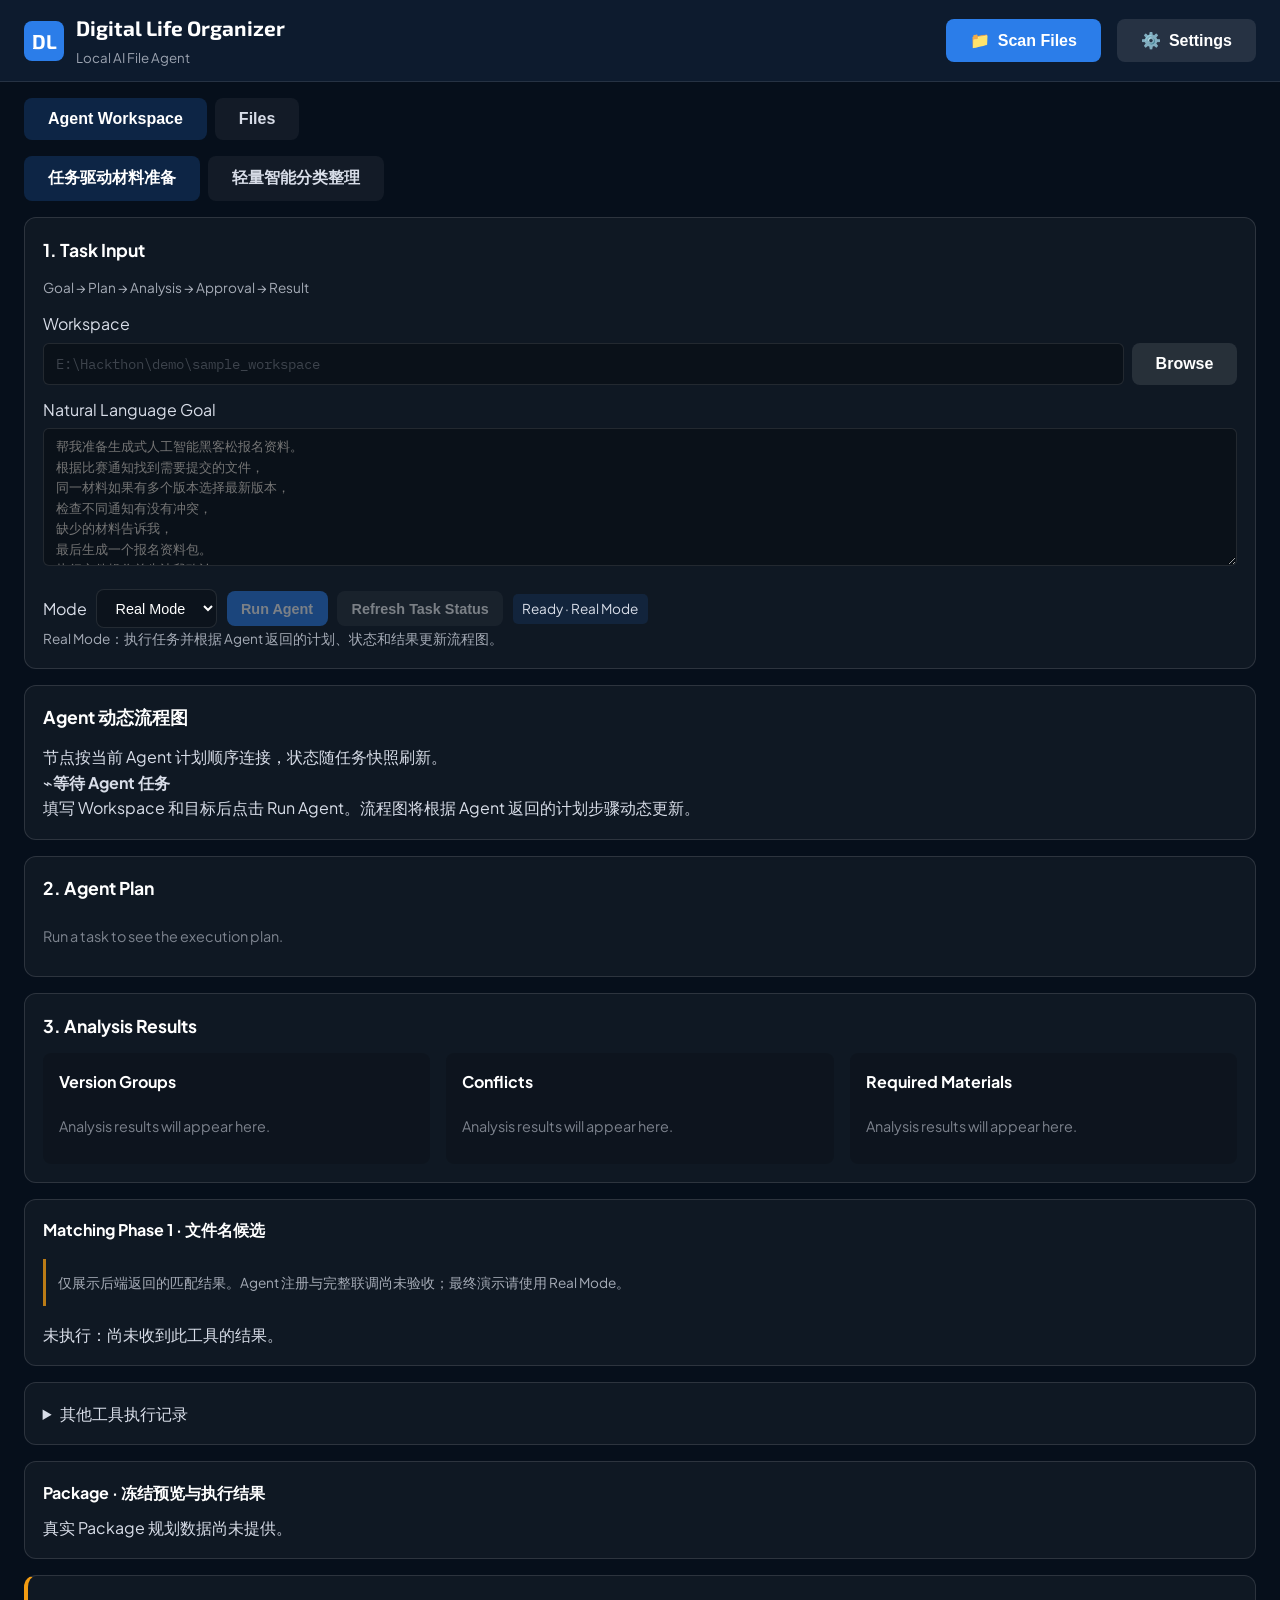
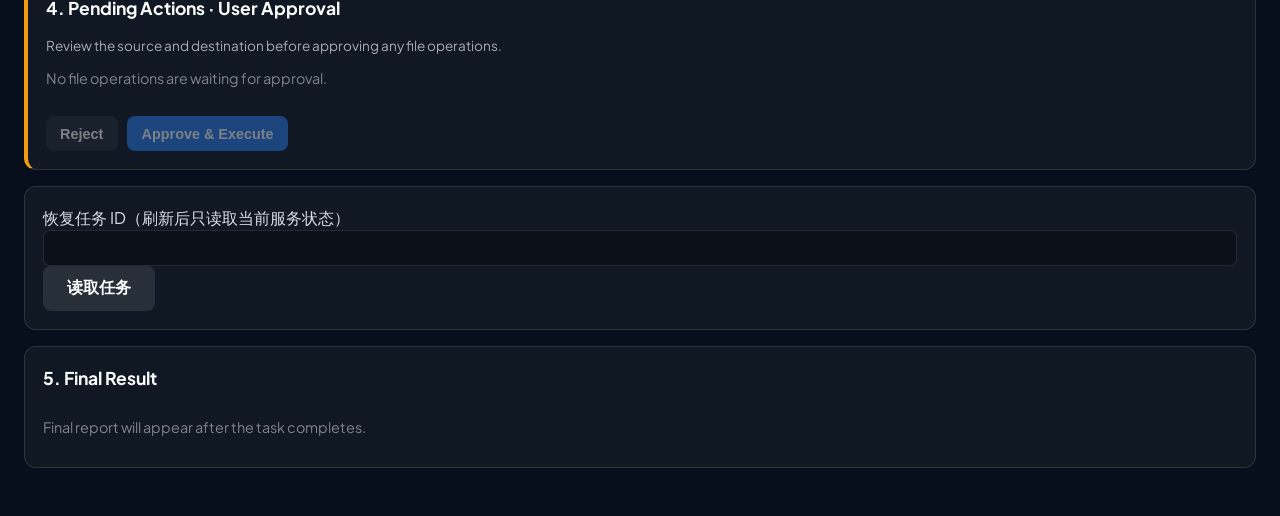
==== commit e5dbe483: "fix(frontend): make Real Mode the only user-selectable execution mode" ====
--- a/frontend/index.html
+++ b/frontend/index.html
@@ -536,7 +536,7 @@
 执行文件操作前先让我确认。"></textarea>
                 <div class="agent-footer">
                     <label for="agentMode">Mode</label>
-                    <select id="agentMode" class="filter-select"><option value="real" selected>Real Mode</option><option value="mock">Mock Mode</option></select>
+                    <select id="agentMode" class="filter-select"><option value="real" selected>Real Mode</option></select>
                     <label id="agentScenarioLabel" for="agentScenario">Scenario</label>
                     <select id="agentScenario" class="filter-select"><option value="happy" selected>标准流程</option><option value="failed">分析异常</option></select>
                     <button id="runAgent" class="btn btn-primary" disabled onclick="runAgent()">Run Agent</button>
@@ -876,7 +876,6 @@
             agentState.snapshot = snapshot;
             agentState.approvalValid = snapshot.task.status === 'awaiting_approval';
             const mock = agentState.mode === 'mock';
-            const demoData = mock;
             syncPackageRisk();
             byId('agentPackagePreview').innerHTML = mock ? '<p>Mock Mode：此处不展示真实 Package 规划数据。</p>' : PackagePreview.renderSnapshot(snapshot, packageTask);
             byId('agentTaskStatus').textContent = snapshot.task.status + ' · ' + (mock ? 'Mock Mode' : 'Real Mode');
@@ -924,6 +923,7 @@
         function renderAgentReport(report) {
             if (agentState.workflow !== 'materials') return;
             if (!report || agentState.task?.status !== 'completed' || report.task_id !== agentState.task.task_id || report.status !== 'completed') throw new Error('Invalid FinalReport response');
+            byId('agentFlowVisualization').innerHTML = AgentFlowVisualization.render(agentState.snapshot, agentState.mode, report);
             if (agentState.mode === 'real' && (hasAgentPackageData(agentState.snapshot) || report.package_unresolved !== undefined || report.package_path)) {
                 const gate = PackagePreview.inspectSnapshot(agentState.snapshot, agentState.taskContext);
                 const model = gate.state === 'provided' ? PackagePreview.inspect({...gate.input, report}) : null;
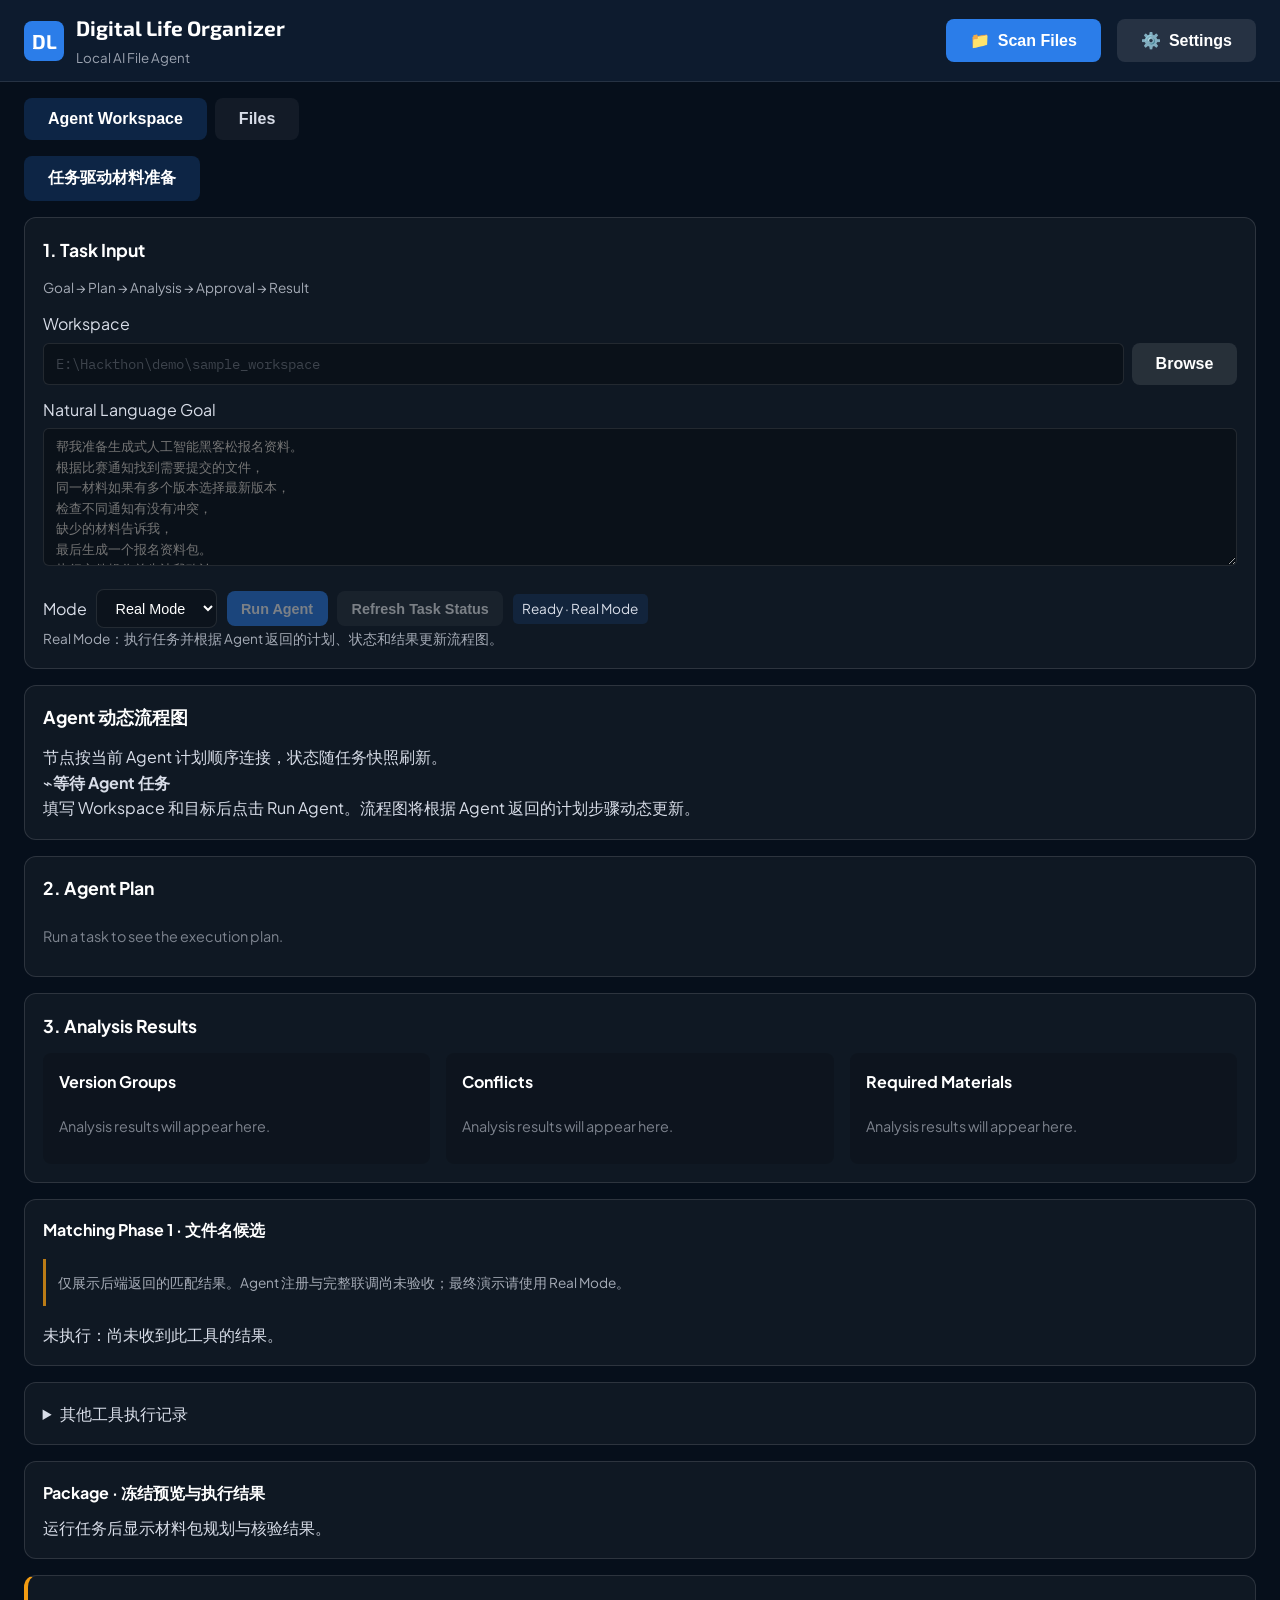
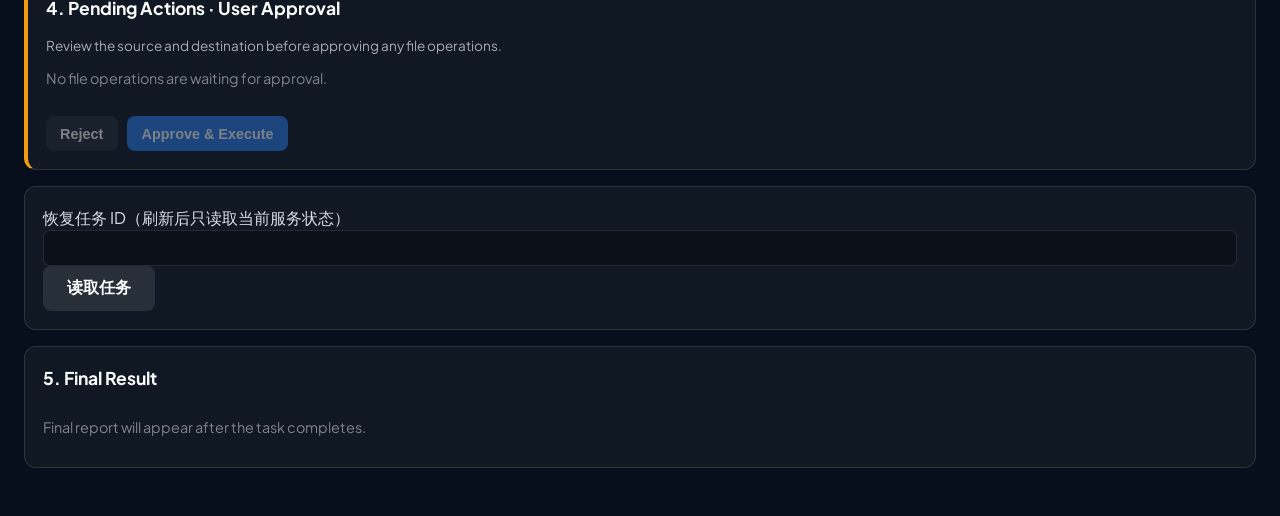
==== commit 40173aad: "polish(frontend): remove internal integration notes from user-facing UI" ====
--- a/frontend/index.html
+++ b/frontend/index.html
@@ -516,7 +516,7 @@
         <section id="agentWorkspace" aria-labelledby="agentViewTab">
             <nav class="workspace-nav" aria-label="Agent workflows">
                 <button id="materialWorkflowTab" class="btn" aria-pressed="true" onclick="switchAgentWorkflow('materials')">任务驱动材料准备</button>
-                <button id="organizationWorkflowTab" class="btn btn-secondary" aria-pressed="false" onclick="switchAgentWorkflow('organization')">轻量智能分类整理</button>
+                <button id="organizationWorkflowTab" class="btn btn-secondary" aria-pressed="false" hidden style="display:none" onclick="switchAgentWorkflow('organization')">轻量智能分类整理</button>
             </nav>
             <div class="agent-card">
                 <h2>1. Task Input</h2>
@@ -593,7 +593,7 @@
                 <div id="agentMatching" aria-live="polite">未执行：尚未收到此工具的结果。</div>
             </section>
             <details class="agent-card"><summary>其他工具执行记录</summary><div id="agentOtherResults">尚无其他工具结果。</div></details>
-            <section class="agent-card" aria-labelledby="agentPackageTitle"><h3 id="agentPackageTitle">Package · 冻结预览与执行结果</h3><div id="agentPackagePreview" aria-live="polite">真实 Package 规划数据尚未提供。</div></section>
+            <section class="agent-card" aria-labelledby="agentPackageTitle"><h3 id="agentPackageTitle">Package · 冻结预览与执行结果</h3><div id="agentPackagePreview" aria-live="polite">运行任务后显示材料包规划与核验结果。</div></section>
             <div class="agent-card approval-card"><h2>4. Pending Actions · User Approval</h2>
                 <p class="agent-note">Review the source and destination before approving any file operations.</p>
                 <div id="agentActions" class="agent-placeholder">No file operations are waiting for approval.</div>
@@ -941,11 +941,11 @@
             const counts = [['Found Files',report.found_files],['Version Groups',report.version_groups],...((mock || Array.isArray(report.missing_items)) ? [['Missing Items',report.missing_items]] : []),['Conflicts',report.conflicts],['Operations',report.operations]];
             const warnings = [...((mock || Array.isArray(report.missing_items)) ? [['Missing Items',report.missing_items]] : []),['Conflicts',report.conflicts]].filter(([,items]) => agentArray(items).length);
             byId('agentFinal').innerHTML = '<h3 class="result-heading">✓ Task Completed' + (mock ? ' · Mock' : '') + '</h3><p class="result-summary">' + agentEscape(report.summary) + '</p>' +
-                (report.package_path ? '<div class="result-path"><span class="agent-label">Package Path' + (mock ? ' · Mock' : '') + '</span><p class="agent-path-text">' + agentEscape(report.package_path) + '</p></div>' : '<p class="agent-note">' + '未生成材料包：后端未提供 package_path。' + '</p>') +
+                (report.package_path ? '<div class="result-path"><span class="agent-label">Package Path' + (mock ? ' · Mock' : '') + '</span><p class="agent-path-text">' + agentEscape(report.package_path) + '</p></div>' : '<p class="agent-note">' + '本次任务未生成材料包路径。' + '</p>') +
                 warnings.map(([label,items]) => '<p class="result-warning">⚠ ' + items.length + ' ' + label + ' — review the analysis before submitting materials.</p>').join('') +
                 '<div class="agent-summary">' + counts.filter(([,items]) => Array.isArray(items) && items.length).map(([label,items]) => '<div>' + label + '<strong>' + items.length + '</strong></div>').join('') + '</div>';
             if (!mock) {
-                byId('agentFinal').innerHTML += '<p class="agent-note">任务完成不等于所有分析能力均已执行，也不表示材料已审核通过。文件操作结果以后台执行与验证信息为准。</p>' + AgentResults.matchingReport(agentState.snapshot?.results, report.missing_items);
+                byId('agentFinal').innerHTML += '<p class="agent-note">任务流程已结束；材料完整性与文件操作结果以实际验证记录为准。</p>' + AgentResults.matchingReport(agentState.snapshot?.results, report.missing_items);
                 const conflictResult = AgentResults.latest(agentState.snapshot?.results, 'detect_conflicts');
                 if (!conflictResult || conflictResult.success !== true) byId('agentFinal').innerHTML += '<p class="result-warning">冲突检查未执行或失败，不能将空报告解释为没有冲突。</p>';
             }
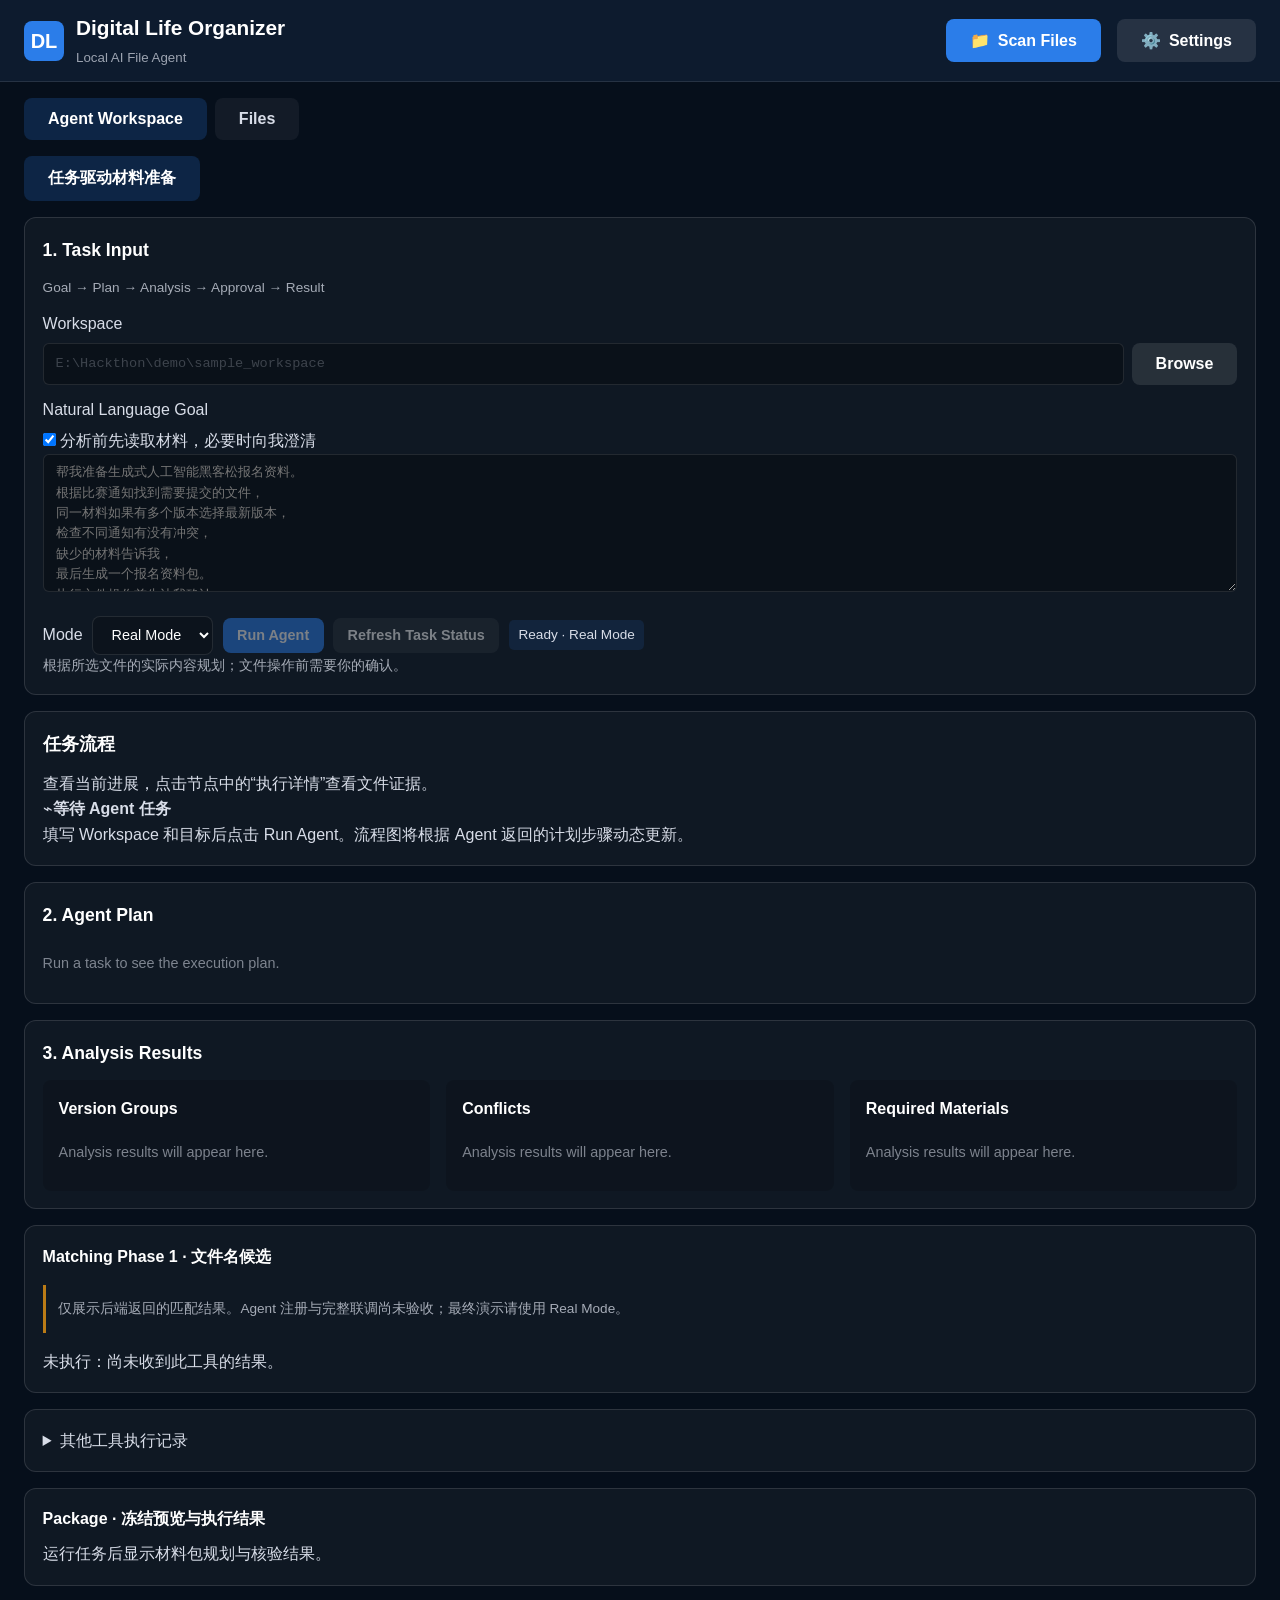
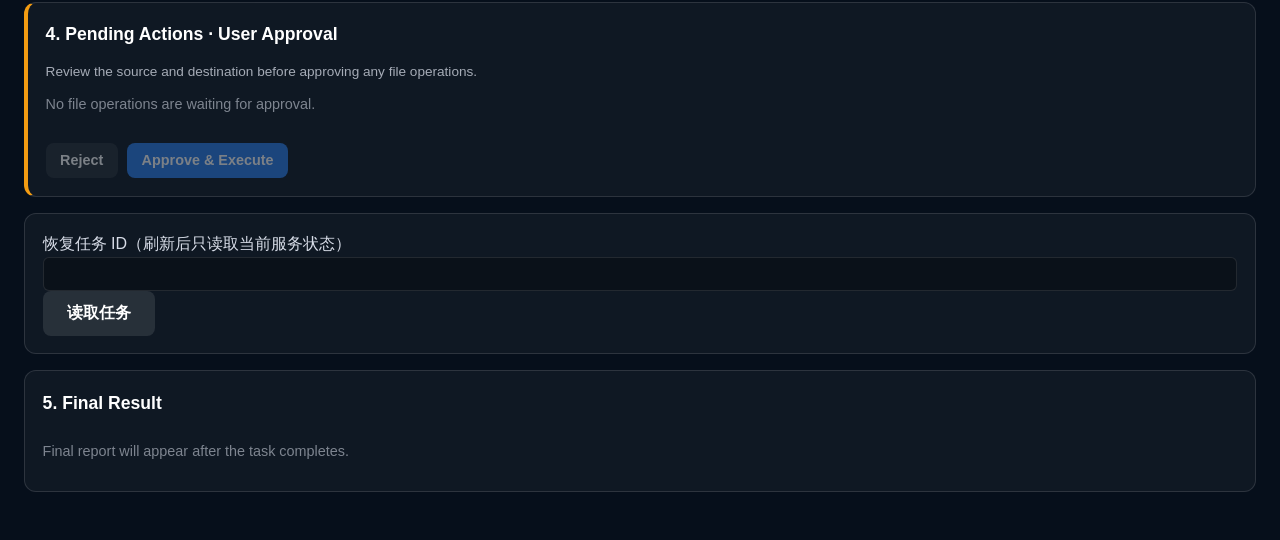
==== commit b9c820ac: "fix: preserve demo and restore original functionality" ====
--- a/frontend/index.html
+++ b/frontend/index.html
@@ -4,9 +4,6 @@
     <meta charset="UTF-8">
     <meta name="viewport" content="width=device-width, initial-scale=1.0">
     <title>Digital Life Organizer — Agent Workbench</title>
-    <link rel="preconnect" href="https://fonts.googleapis.com">
-    <link rel="preconnect" href="https://fonts.gstatic.com" crossorigin>
-    <link href="https://fonts.googleapis.com/css2?family=Exo+2:wght@400;600;700&family=Plus+Jakarta+Sans:wght@400;500;600&family=IBM+Plex+Mono:wght@400;500&display=swap" rel="stylesheet">
     <link rel="stylesheet" href="/static/agent-flow-visualization.css">
     <style>
         :root {
@@ -493,6 +490,7 @@
         #organizationWorkspace .org-toolbar select { max-width:100%; }
         @media(max-width:900px) { #organizationWorkspace .org-grid { grid-template-columns:minmax(0,1fr); } }
     </style>
+    <link rel="stylesheet" href="/static/agent-workbench.css">
 </head>
 <body>
     <header>
@@ -527,7 +525,8 @@
                     <button id="agentBrowse" class="btn btn-secondary" onclick="openBrowser('agentWorkspacePath')">Browse</button>
                 </div>
                 <label class="agent-label" for="agentGoal">Natural Language Goal</label>
-                <textarea id="agentGoal" class="form-textarea" rows="6" placeholder="帮我准备生成式人工智能黑客松报名资料。
+                <label><input type="checkbox" id="agentInteractive" checked> 分析前先读取材料，必要时向我澄清</label>
+<textarea id="agentGoal" class="form-textarea" rows="6" placeholder="帮我准备生成式人工智能黑客松报名资料。
 根据比赛通知找到需要提交的文件，
 同一材料如果有多个版本选择最新版本，
 检查不同通知有没有冲突，
@@ -543,7 +542,7 @@
                     <button id="refreshAgent" class="btn btn-secondary btn-sm" disabled onclick="pollAgent()">Refresh Task Status</button>
                     <span id="agentTaskStatus" role="status" aria-live="polite">Ready · Real Mode</span>
                 </div>
-                <p id="agentModeNote" class="agent-note">Real Mode：执行任务并根据 Agent 返回的计划、状态和结果更新流程图。</p>
+                <p id="agentModeNote" class="agent-note">根据所选文件的实际内容规划；文件操作前需要你的确认。</p>
                 <div id="agentError" class="agent-error" role="alert" hidden><strong id="agentErrorTitle"></strong><span id="agentErrorDetail"></span></div>
             </div>
             <section id="organizationWorkspace" class="agent-card" hidden>
@@ -577,7 +576,7 @@
             </section>
             <div id="materialWorkspace">
             <section class="agent-card agent-flow-card" aria-labelledby="agentFlowTitle">
-                <div class="agent-flow-header"><div><h2 id="agentFlowTitle">Agent 动态流程图</h2><p class="agent-flow-intro">节点按当前 Agent 计划顺序连接，状态随任务快照刷新。</p></div></div>
+                <div class="agent-flow-header"><div><h2 id="agentFlowTitle">任务流程</h2><p class="agent-flow-intro">查看当前进展，点击节点中的“执行详情”查看文件证据。</p></div></div>
                 <div id="agentFlowVisualization" aria-live="polite" aria-atomic="false"><div class="agent-flow-empty"><span class="agent-flow-empty-icon" aria-hidden="true">⌁</span><strong>等待 Agent 任务</strong><p>填写 Workspace 和目标后点击 Run Agent。流程图将根据 Agent 返回的计划步骤动态更新。</p></div></div>
             </section>
             <div class="agent-card"><h2>2. Agent Plan</h2><div id="agentPlan" aria-live="polite"><p class="agent-placeholder">Run a task to see the execution plan.</p></div></div>
@@ -594,6 +593,7 @@
             </section>
             <details class="agent-card"><summary>其他工具执行记录</summary><div id="agentOtherResults">尚无其他工具结果。</div></details>
             <section class="agent-card" aria-labelledby="agentPackageTitle"><h3 id="agentPackageTitle">Package · 冻结预览与执行结果</h3><div id="agentPackagePreview" aria-live="polite">运行任务后显示材料包规划与核验结果。</div></section>
+    <section id="agentClarification" class="agent-card" hidden></section>
             <div class="agent-card approval-card"><h2>4. Pending Actions · User Approval</h2>
                 <p class="agent-note">Review the source and destination before approving any file operations.</p>
                 <div id="agentActions" class="agent-placeholder">No file operations are waiting for approval.</div>
@@ -716,6 +716,7 @@
 
     <script src="/static/agent-mock.js"></script>
     <script src="/static/agent-api.js"></script>
+    <script src="/static/agent-clarification.js"></script>
     <script src="/static/agent-results.js"></script>
     <script src="/static/package-preview.js"></script>
     <script src="/static/organization-preview.js"></script>
@@ -777,7 +778,7 @@
             agentState.timer = setTimeout(() => { agentState.timer = null; pollAgent(); }, 1000);
         }
         function validateAgentTask(task) {
-            if (!task || typeof task.task_id !== 'string' || !task.task_id || ![...agentActiveStatuses,'awaiting_approval','completed','failed'].includes(task.status)) throw new Error('Invalid Agent Task response');
+            if (!task || typeof task.task_id !== 'string' || !task.task_id || ![...agentActiveStatuses,'awaiting_approval','awaiting_clarification','completed','failed'].includes(task.status)) throw new Error('Invalid Agent Task response');
             if (agentState.task && agentState.task.task_id !== task.task_id) throw new Error('Task response does not match the current task');
         }
         function agentRequestContext() {
@@ -808,7 +809,7 @@
             const organization = agentState.workflow === 'organization';
             byId('materialWorkflowTab').disabled = byId('organizationWorkflowTab').disabled = locked;
             byId('runAgent').disabled = organization || locked || !byId('agentWorkspacePath').value.trim() || !byId('agentGoal').value.trim();
-            ['agentWorkspacePath','agentGoal','agentBrowse','agentMode','agentScenario'].forEach(id => byId(id).disabled = locked);
+            ['agentWorkspacePath','agentGoal','agentBrowse','agentMode','agentScenario','agentInteractive'].forEach(id => byId(id).disabled = locked);
             byId('agentMode').disabled = locked || organization;
             byId('agentScenario').disabled = locked || organization;
             byId('runAgent').textContent = organization ? '整理任务 · 接口待确认' : agentState.busy ? 'Running...' : 'Run Agent';
@@ -842,10 +843,11 @@
             byId('agentErrorDetail').textContent = detail.length > 700 ? detail.slice(0,700) + '…' : detail;
         }
         function resetAgentPresentation() {
+            byId('agentClarification').replaceChildren(); byId('agentClarification').hidden=true;
             clearTimeout(agentState.copyTimer);
             agentState.report = null; agentState.packageRiskKey = agentState.acceptedPackageRisk = null;
             byId('packageRiskIntent').checked = false; byId('packageRiskControl').hidden = true;
-            byId('agentPackagePreview').textContent = agentState.mode === 'real' ? '真实 Package 规划数据尚未提供。' : 'Mock Mode：此处不展示真实 Package 规划数据。';
+            byId('agentPackagePreview').textContent = agentState.mode === 'real' ? '运行任务后显示材料包规划与核验结果。' : 'Mock Mode：此处不展示真实 Package 规划数据。';
             byId('agentOtherResults').textContent = '尚无其他工具结果。';
             byId('agentMatching').textContent = agentState.mode === 'mock' ? 'Mock 演示未提供正式 Matching Phase 1 结果；不代表已完成匹配。' : '未执行：尚未收到此工具的结果。';
             byId('agentPlan').innerHTML = '<p class="agent-placeholder">Run a task to see the execution plan.</p>';
@@ -869,6 +871,16 @@
         function renderAgent(snapshot) {
             if (agentState.workflow !== 'materials') return;
             validateAgentTask(snapshot?.task);
+            AgentClarification.render(byId('agentClarification'), snapshot, async (id, answers) => {
+                const context = agentRequestContext();
+                if (agentState.snapshot !== snapshot || agentState.task?.status !== 'awaiting_clarification' || agentState.decisionBusy) throw Error('当前问题已失效，请刷新任务');
+                agentState.decisionBusy=true; agentState.approvalValid=false; updateAgentControls();
+                try {
+                    const next=await AgentAPI.answerTask(snapshot.task.task_id,id,answers);
+                    if (!isCurrentAgentRequest(context)) return;
+                    await applyAgentSnapshot(next,context);
+                } finally { if(isCurrentAgentRequest(context)){agentState.decisionBusy=false;updateAgentControls();} }
+            });
             const packageTask = agentState.taskContext || agentState.task || snapshot.task;
             agentState.report = null; byId('copyPackagePath').hidden = true; byId('agentFinalCard').dataset.completed = 'false';
             byId('agentFinal').textContent = '当前报告尚未验证；以本次任务执行证据为准。';
@@ -957,7 +969,7 @@
             renderAgent(snapshot);
             const status = snapshot.task.status;
             if (snapshot.error && status !== 'failed') agentError(snapshot.error, 'Task needs attention');
-            agentState.busy = agentActiveStatuses.includes(status) || status === 'awaiting_approval';
+            agentState.busy = agentActiveStatuses.includes(status) || status === 'awaiting_approval' || status === 'awaiting_clarification';
             if (status === 'completed') {
                 stopAgentPolling();
                 agentState.report = null;
@@ -981,7 +993,7 @@
                 byId('agentFinal').classList.remove('agent-placeholder');
                 byId('agentFinal').textContent = agentState.userRejected ? 'Task stopped — 用户拒绝了待执行的文件操作。' : 'Task failed';
                 agentError(snapshot.error || (agentState.userRejected ? '用户拒绝了待执行的文件操作。' : 'Task failed'), agentState.userRejected ? 'Task stopped' : 'Task failed');
-            } else if (status === 'awaiting_approval') stopAgentPolling();
+            } else if (status === 'awaiting_approval' || status === 'awaiting_clarification') stopAgentPolling();
             else scheduleAgentPolling();
         }
         async function pollAgent() {
@@ -1012,7 +1024,7 @@
             byId('agentPlan').textContent = '正在创建任务…'; updateAgentControls();
             try {
                 AgentAPI.setMode(agentState.mode);
-                const task = await AgentAPI.createTask(byId('agentGoal').value.trim(), byId('agentWorkspacePath').value.trim(), byId('agentScenario').value);
+                const task = await AgentAPI.createTask(byId('agentGoal').value.trim(), byId('agentWorkspacePath').value.trim(), byId('agentScenario').value, byId('agentInteractive').checked);
                 validateAgentTask(task); agentState.task = task; byId('agentResumeTask').value = task.task_id;
                 agentState.taskContext = {task_id:task.task_id,user_goal:task.user_goal,workspace:task.workspace};
                 byId('agentTaskStatus').textContent = task.status + ' · ' + (agentState.mode === 'mock' ? 'Mock Mode' : 'Real Mode');
@@ -1085,7 +1097,7 @@
             byId('agentScenarioLabel').hidden = !mockMode;
             byId('agentModeNote').textContent = mockMode
                 ? 'Mock Mode：用于预览整理流程。Browse 使用真实目录 API。'
-                : 'Real Mode：执行任务并根据 Agent 返回的计划、状态和结果更新流程图。';
+                : '根据所选文件的实际内容规划；文件操作前需要你的确认。';
         }
         byId('agentMode').addEventListener('change', () => {
             // Mode is locked during active work; clear only the idle view.
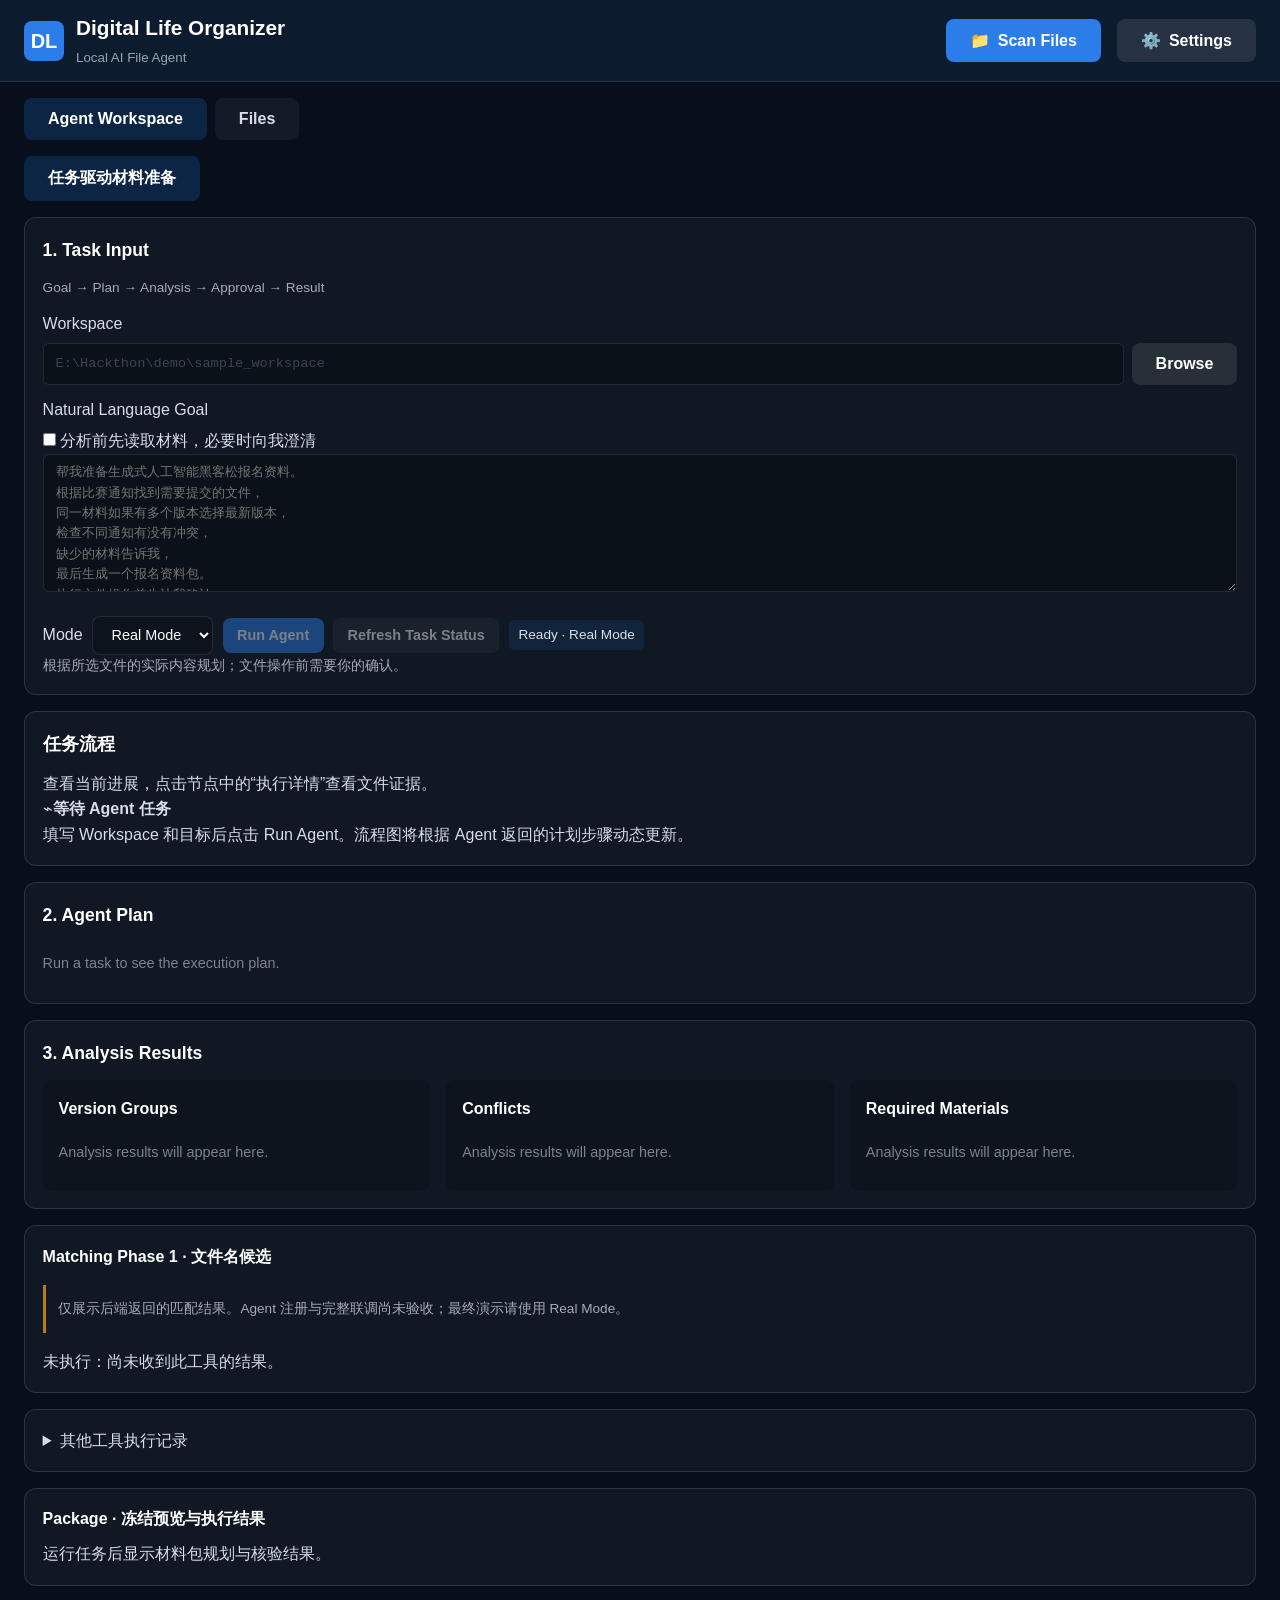
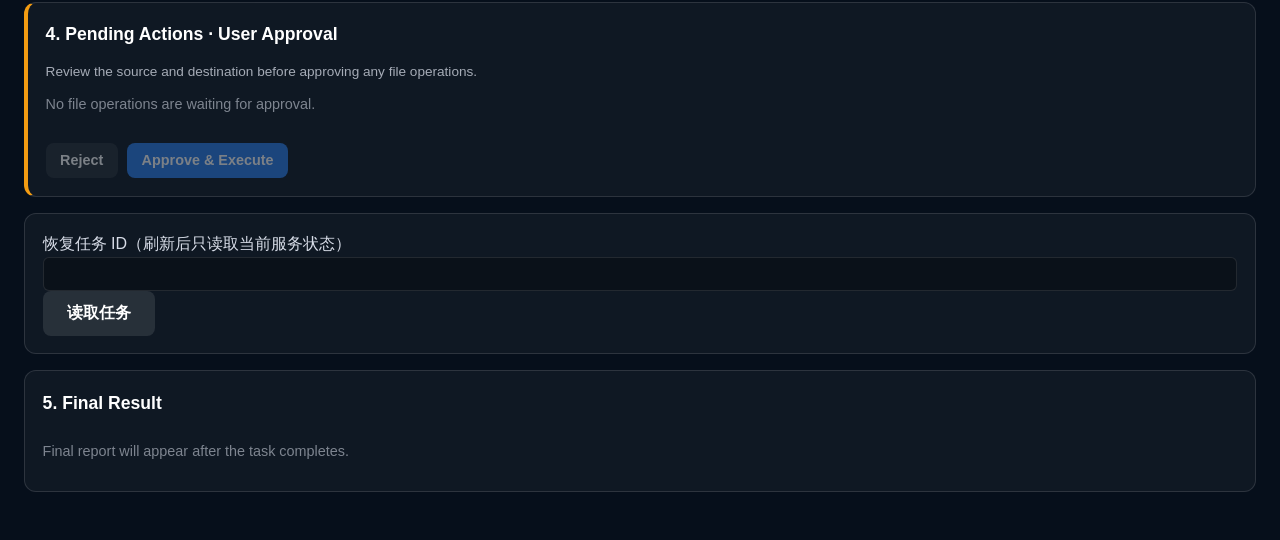
==== commit 58e7a270: "fix(frontend): keep original Agent flow as default" ====
--- a/frontend/index.html
+++ b/frontend/index.html
@@ -525,7 +525,7 @@
                     <button id="agentBrowse" class="btn btn-secondary" onclick="openBrowser('agentWorkspacePath')">Browse</button>
                 </div>
                 <label class="agent-label" for="agentGoal">Natural Language Goal</label>
-                <label><input type="checkbox" id="agentInteractive" checked> 分析前先读取材料，必要时向我澄清</label>
+                <label><input type="checkbox" id="agentInteractive"> 分析前先读取材料，必要时向我澄清</label>
 <textarea id="agentGoal" class="form-textarea" rows="6" placeholder="帮我准备生成式人工智能黑客松报名资料。
 根据比赛通知找到需要提交的文件，
 同一材料如果有多个版本选择最新版本，
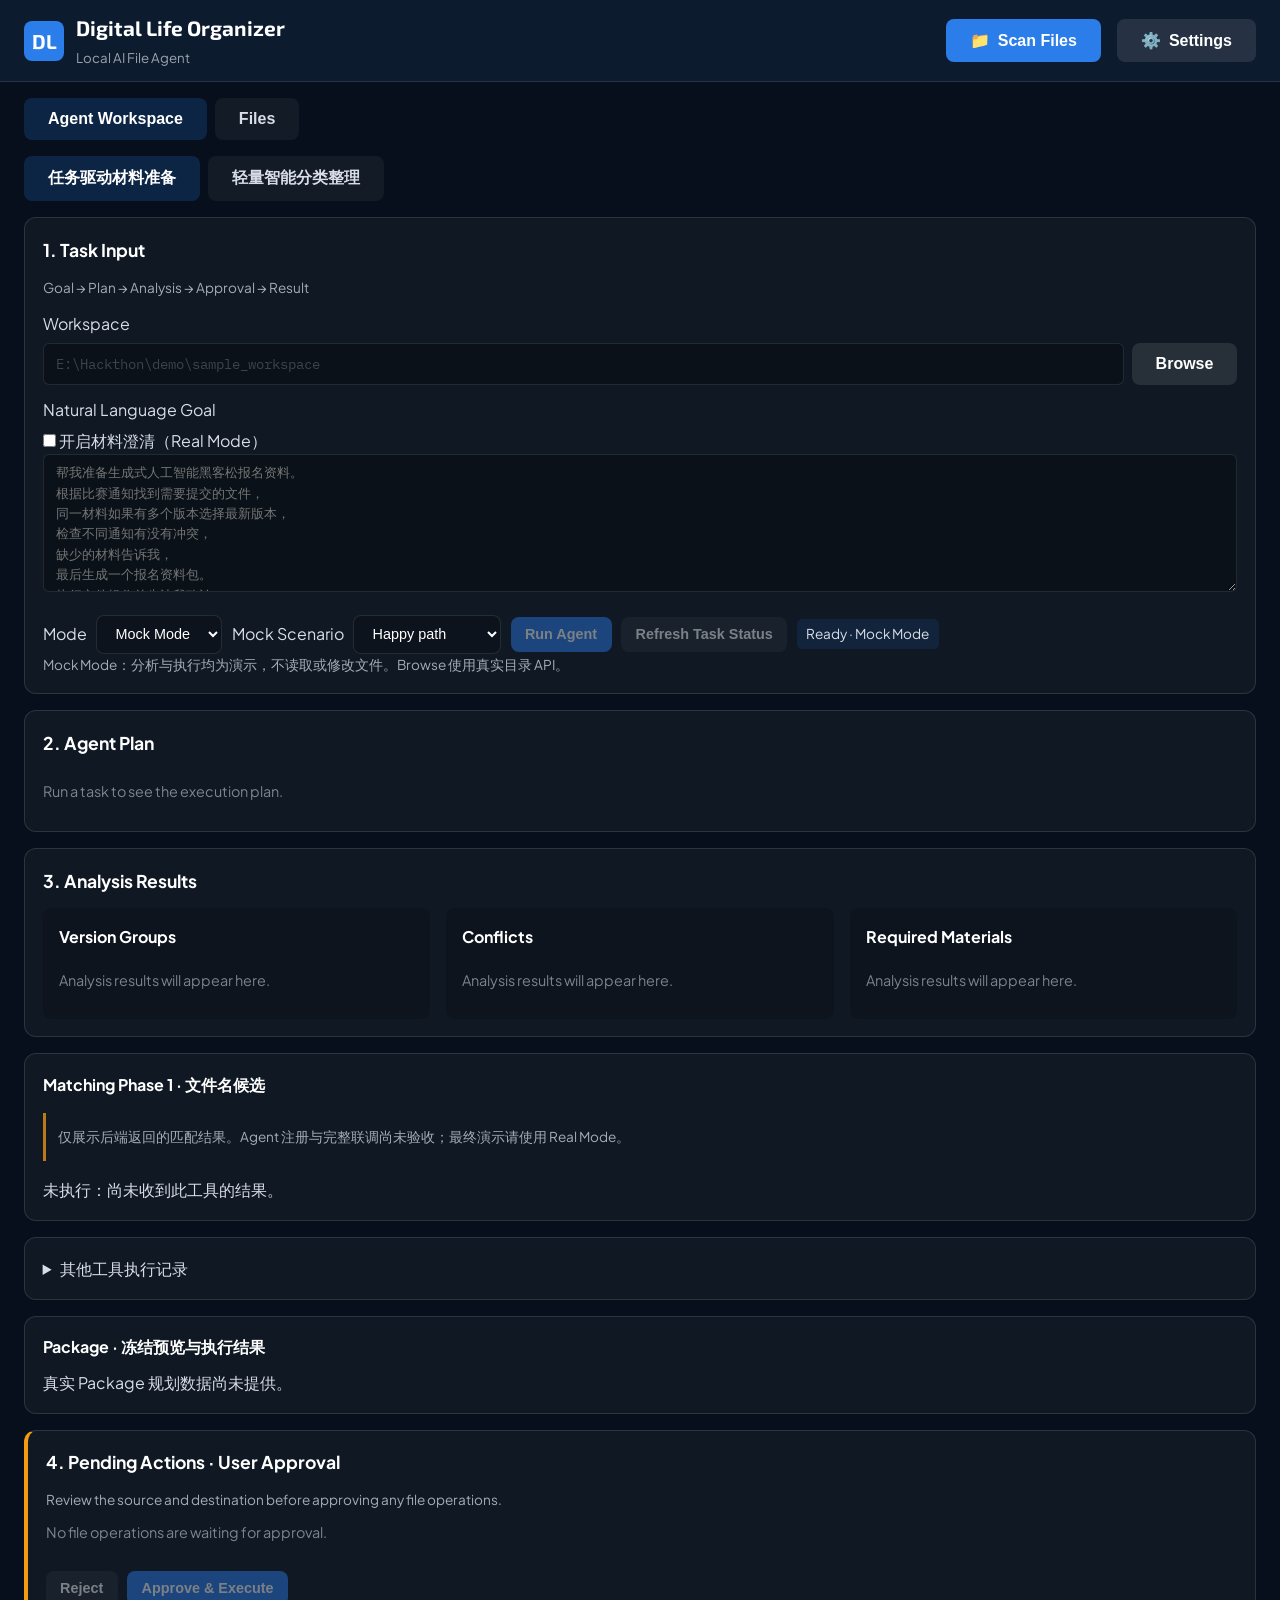
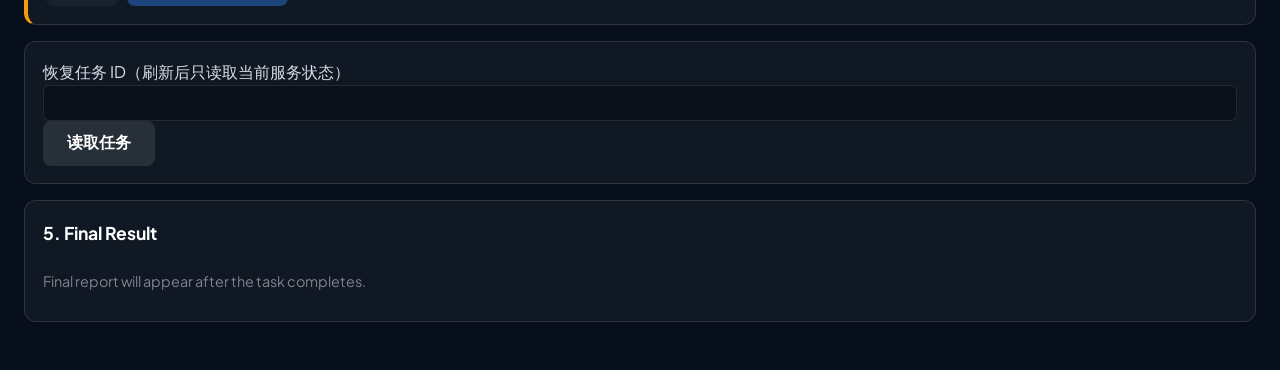
==== commit 3d8330a0: "chore: snapshot latest source before review" ====
--- a/frontend/index.html
+++ b/frontend/index.html
@@ -4,7 +4,9 @@
     <meta charset="UTF-8">
     <meta name="viewport" content="width=device-width, initial-scale=1.0">
     <title>Digital Life Organizer — Agent Workbench</title>
-    <link rel="stylesheet" href="/static/agent-flow-visualization.css">
+    <link rel="preconnect" href="https://fonts.googleapis.com">
+    <link rel="preconnect" href="https://fonts.gstatic.com" crossorigin>
+    <link href="https://fonts.googleapis.com/css2?family=Exo+2:wght@400;600;700&family=Plus+Jakarta+Sans:wght@400;500;600&family=IBM+Plex+Mono:wght@400;500&display=swap" rel="stylesheet">
     <style>
         :root {
             --navy: #0d1b2e;
@@ -490,7 +492,6 @@
         #organizationWorkspace .org-toolbar select { max-width:100%; }
         @media(max-width:900px) { #organizationWorkspace .org-grid { grid-template-columns:minmax(0,1fr); } }
     </style>
-    <link rel="stylesheet" href="/static/agent-workbench.css">
 </head>
 <body>
     <header>
@@ -514,7 +515,7 @@
         <section id="agentWorkspace" aria-labelledby="agentViewTab">
             <nav class="workspace-nav" aria-label="Agent workflows">
                 <button id="materialWorkflowTab" class="btn" aria-pressed="true" onclick="switchAgentWorkflow('materials')">任务驱动材料准备</button>
-                <button id="organizationWorkflowTab" class="btn btn-secondary" aria-pressed="false" hidden style="display:none" onclick="switchAgentWorkflow('organization')">轻量智能分类整理</button>
+                <button id="organizationWorkflowTab" class="btn btn-secondary" aria-pressed="false" onclick="switchAgentWorkflow('organization')">轻量智能分类整理</button>
             </nav>
             <div class="agent-card">
                 <h2>1. Task Input</h2>
@@ -525,7 +526,7 @@
                     <button id="agentBrowse" class="btn btn-secondary" onclick="openBrowser('agentWorkspacePath')">Browse</button>
                 </div>
                 <label class="agent-label" for="agentGoal">Natural Language Goal</label>
-                <label><input type="checkbox" id="agentInteractive"> 分析前先读取材料，必要时向我澄清</label>
+                <label><input type="checkbox" id="agentInteractive"> 开启材料澄清（Real Mode）</label>
 <textarea id="agentGoal" class="form-textarea" rows="6" placeholder="帮我准备生成式人工智能黑客松报名资料。
 根据比赛通知找到需要提交的文件，
 同一材料如果有多个版本选择最新版本，
@@ -535,14 +536,14 @@
 执行文件操作前先让我确认。"></textarea>
                 <div class="agent-footer">
                     <label for="agentMode">Mode</label>
-                    <select id="agentMode" class="filter-select"><option value="real" selected>Real Mode</option></select>
-                    <label id="agentScenarioLabel" for="agentScenario">Scenario</label>
-                    <select id="agentScenario" class="filter-select"><option value="happy" selected>标准流程</option><option value="failed">分析异常</option></select>
+                    <select id="agentMode" class="filter-select"><option value="mock">Mock Mode</option><option value="real">Real Mode</option></select>
+                    <label id="agentScenarioLabel" for="agentScenario">Mock Scenario</label>
+                    <select id="agentScenario" class="filter-select"><option value="happy">Happy path</option><option value="failed">Analysis failure</option></select>
                     <button id="runAgent" class="btn btn-primary" disabled onclick="runAgent()">Run Agent</button>
                     <button id="refreshAgent" class="btn btn-secondary btn-sm" disabled onclick="pollAgent()">Refresh Task Status</button>
-                    <span id="agentTaskStatus" role="status" aria-live="polite">Ready · Real Mode</span>
+                    <span id="agentTaskStatus" role="status" aria-live="polite">Ready · Mock Mode</span>
                 </div>
-                <p id="agentModeNote" class="agent-note">根据所选文件的实际内容规划；文件操作前需要你的确认。</p>
+                <p id="agentModeNote" class="agent-note">Mock Mode：分析与执行均为演示，不读取或修改文件。Browse 使用真实目录 API。</p>
                 <div id="agentError" class="agent-error" role="alert" hidden><strong id="agentErrorTitle"></strong><span id="agentErrorDetail"></span></div>
             </div>
             <section id="organizationWorkspace" class="agent-card" hidden>
@@ -575,10 +576,6 @@
                 <button class="btn btn-secondary" onclick="switchAgentWorkflow('materials')">返回材料准备</button>
             </section>
             <div id="materialWorkspace">
-            <section class="agent-card agent-flow-card" aria-labelledby="agentFlowTitle">
-                <div class="agent-flow-header"><div><h2 id="agentFlowTitle">任务流程</h2><p class="agent-flow-intro">查看当前进展，点击节点中的“执行详情”查看文件证据。</p></div></div>
-                <div id="agentFlowVisualization" aria-live="polite" aria-atomic="false"><div class="agent-flow-empty"><span class="agent-flow-empty-icon" aria-hidden="true">⌁</span><strong>等待 Agent 任务</strong><p>填写 Workspace 和目标后点击 Run Agent。流程图将根据 Agent 返回的计划步骤动态更新。</p></div></div>
-            </section>
             <div class="agent-card"><h2>2. Agent Plan</h2><div id="agentPlan" aria-live="polite"><p class="agent-placeholder">Run a task to see the execution plan.</p></div></div>
             <div class="agent-card"><h2>3. Analysis Results</h2>
                 <div class="agent-grid">
@@ -592,7 +589,7 @@
                 <div id="agentMatching" aria-live="polite">未执行：尚未收到此工具的结果。</div>
             </section>
             <details class="agent-card"><summary>其他工具执行记录</summary><div id="agentOtherResults">尚无其他工具结果。</div></details>
-            <section class="agent-card" aria-labelledby="agentPackageTitle"><h3 id="agentPackageTitle">Package · 冻结预览与执行结果</h3><div id="agentPackagePreview" aria-live="polite">运行任务后显示材料包规划与核验结果。</div></section>
+            <section class="agent-card" aria-labelledby="agentPackageTitle"><h3 id="agentPackageTitle">Package · 冻结预览与执行结果</h3><div id="agentPackagePreview" aria-live="polite">真实 Package 规划数据尚未提供。</div></section>
     <section id="agentClarification" class="agent-card" hidden></section>
             <div class="agent-card approval-card"><h2>4. Pending Actions · User Approval</h2>
                 <p class="agent-note">Review the source and destination before approving any file operations.</p>
@@ -721,10 +718,9 @@
     <script src="/static/package-preview.js"></script>
     <script src="/static/organization-preview.js"></script>
     <script src="/static/organization-demo.js"></script>
-    <script src="/static/agent-flow-visualization.js"></script>
     <script>
         // State
-        const agentState = {workflow: 'materials', organizationDemo: false, task: null, taskContext: null, snapshot: null, mode: 'real', busy: false, timer: null, report: null, pollInFlight: false, decisionBusy: false, generation: 0, userRejected: false, approvalValid: false, decisionAction: null, copyTimer: null, packageRiskKey: null, acceptedPackageRisk: null};
+        const agentState = {workflow: 'materials', organizationDemo: false, task: null, taskContext: null, snapshot: null, mode: 'mock', busy: false, timer: null, report: null, pollInFlight: false, decisionBusy: false, generation: 0, userRejected: false, approvalValid: false, decisionAction: null, copyTimer: null, packageRiskKey: null, acceptedPackageRisk: null};
         const byId = id => document.getElementById(id);
         const agentArray = value => Array.isArray(value) ? value.filter(item => item != null) : [];
         const agentText = value => typeof value === 'string' ? value : value == null ? '' : JSON.stringify(value, (_,item) => typeof item === 'bigint' ? item.toString() : item);
@@ -829,8 +825,8 @@
             byId('refreshAgent').disabled = organization || !agentState.task || agentState.pollInFlight || agentState.decisionBusy || byId('agentMode').value !== agentState.mode;
             byId('approveAgent').textContent = agentState.decisionBusy && agentState.decisionAction === 'approve' ? 'Executing...' : 'Approve & Execute';
             byId('rejectAgent').textContent = agentState.decisionBusy && agentState.decisionAction === 'reject' ? 'Rejecting...' : 'Reject';
-            byId('agentScenario').hidden = organization;
-            byId('agentScenarioLabel').hidden = organization;
+            byId('agentScenario').hidden = organization || byId('agentMode').value !== 'mock';
+            byId('agentScenarioLabel').hidden = organization || byId('agentMode').value !== 'mock';
         }
         function agentError(message, title) {
             const detail = agentText(message);
@@ -847,11 +843,10 @@
             clearTimeout(agentState.copyTimer);
             agentState.report = null; agentState.packageRiskKey = agentState.acceptedPackageRisk = null;
             byId('packageRiskIntent').checked = false; byId('packageRiskControl').hidden = true;
-            byId('agentPackagePreview').textContent = agentState.mode === 'real' ? '运行任务后显示材料包规划与核验结果。' : 'Mock Mode：此处不展示真实 Package 规划数据。';
+            byId('agentPackagePreview').textContent = agentState.mode === 'real' ? '真实 Package 规划数据尚未提供。' : 'Mock Mode：此处不展示真实 Package 规划数据。';
             byId('agentOtherResults').textContent = '尚无其他工具结果。';
             byId('agentMatching').textContent = agentState.mode === 'mock' ? 'Mock 演示未提供正式 Matching Phase 1 结果；不代表已完成匹配。' : '未执行：尚未收到此工具的结果。';
             byId('agentPlan').innerHTML = '<p class="agent-placeholder">Run a task to see the execution plan.</p>';
-            byId('agentFlowVisualization').innerHTML = AgentFlowVisualization.render(null, agentState.mode);
             ['agentVersions','agentConflicts','agentMaterials'].forEach(id => {
                 byId(id).textContent = 'Analysis results will appear here.';
                 byId(id).classList.add('agent-placeholder');
@@ -891,7 +886,6 @@
             syncPackageRisk();
             byId('agentPackagePreview').innerHTML = mock ? '<p>Mock Mode：此处不展示真实 Package 规划数据。</p>' : PackagePreview.renderSnapshot(snapshot, packageTask);
             byId('agentTaskStatus').textContent = snapshot.task.status + ' · ' + (mock ? 'Mock Mode' : 'Real Mode');
-            byId('agentFlowVisualization').innerHTML = AgentFlowVisualization.render(snapshot, agentState.mode);
             const symbols = {pending:'○',running:'●',completed:'✓',failed:'✕',awaiting_approval:'⚠',skipped:'－'};
             byId('agentPlan').innerHTML = agentArray(snapshot.plan?.steps).map(step => '<div class="agent-step" data-status="' + agentEscape(step.status) + '"><span class="step-symbol">' + (symbols[step.status] || '○') + '</span><div>' + agentEscape(step.description) + '<small>' + agentEscape(step.tool) + ' · ' + agentEscape(step.status) + '</small></div><span class="badge ' + (step.risk === 'medium' ? 'badge-warning' : step.risk === 'high' ? 'badge-critical' : 'badge-neutral') + '">' + agentEscape(step.risk) + '</span></div>').join('') || '<p class="agent-placeholder">Run a task to see the execution plan.</p>';
             const results = agentArray(snapshot.results);
@@ -919,8 +913,7 @@
             }
             byId('agentOtherResults').innerHTML = AgentResults.otherResults(results) || '尚无其他工具结果。';
             if (mock) {
-                const operationCards = agentArray(snapshot.operations).map(o => '<div class="agent-item"><span class="badge badge-warning">' + (o.tool === 'move_file' ? 'MOVE / ARCHIVE' : 'COPY') + '</span> <span class="badge badge-warning">Risk: medium</span><p class="agent-path-text">' + agentEscape(o.source) + '<br>→ ' + agentEscape(o.destination) + '</p></div>').join('');
-                byId('agentActions').innerHTML = operationCards || 'No file operations are waiting for approval.';
+                byId('agentActions').innerHTML = agentArray(snapshot.operations).map(o => '<div class="agent-item"><span class="badge badge-warning">' + (o.tool === 'move_file' ? 'MOVE / ARCHIVE' : 'COPY') + '</span> <span class="badge badge-warning">Risk: medium</span><p class="agent-path-text">' + agentEscape(o.source) + '<br>→ ' + agentEscape(o.destination) + '</p></div>').join('') || 'No file operations are waiting for approval.';
             } else {
                 const packagePendingSafe = !hasAgentPackageData(snapshot) || PackagePreview.approval(snapshot, packageTask).ready;
                 const operations = packagePendingSafe ? agentArray(snapshot.pending_operations) : [];
@@ -935,7 +928,6 @@
         function renderAgentReport(report) {
             if (agentState.workflow !== 'materials') return;
             if (!report || agentState.task?.status !== 'completed' || report.task_id !== agentState.task.task_id || report.status !== 'completed') throw new Error('Invalid FinalReport response');
-            byId('agentFlowVisualization').innerHTML = AgentFlowVisualization.render(agentState.snapshot, agentState.mode, report);
             if (agentState.mode === 'real' && (hasAgentPackageData(agentState.snapshot) || report.package_unresolved !== undefined || report.package_path)) {
                 const gate = PackagePreview.inspectSnapshot(agentState.snapshot, agentState.taskContext);
                 const model = gate.state === 'provided' ? PackagePreview.inspect({...gate.input, report}) : null;
@@ -950,14 +942,14 @@
             const mock = agentState.mode === 'mock';
             byId('agentFinalCard').dataset.completed = 'true';
             byId('agentFinal').classList.remove('agent-placeholder');
-            const counts = [['Found Files',report.found_files],['Version Groups',report.version_groups],...((mock || Array.isArray(report.missing_items)) ? [['Missing Items',report.missing_items]] : []),['Conflicts',report.conflicts],['Operations',report.operations]];
-            const warnings = [...((mock || Array.isArray(report.missing_items)) ? [['Missing Items',report.missing_items]] : []),['Conflicts',report.conflicts]].filter(([,items]) => agentArray(items).length);
+            const counts = [['Found Files',report.found_files],['Version Groups',report.version_groups],...(mock ? [['Missing Items',report.missing_items]] : []),['Conflicts',report.conflicts],['Operations',report.operations]];
+            const warnings = [...(mock ? [['Missing Items',report.missing_items]] : []),['Conflicts',report.conflicts]].filter(([,items]) => agentArray(items).length);
             byId('agentFinal').innerHTML = '<h3 class="result-heading">✓ Task Completed' + (mock ? ' · Mock' : '') + '</h3><p class="result-summary">' + agentEscape(report.summary) + '</p>' +
-                (report.package_path ? '<div class="result-path"><span class="agent-label">Package Path' + (mock ? ' · Mock' : '') + '</span><p class="agent-path-text">' + agentEscape(report.package_path) + '</p></div>' : '<p class="agent-note">' + '本次任务未生成材料包路径。' + '</p>') +
+                (report.package_path ? '<div class="result-path"><span class="agent-label">Package Path' + (mock ? ' · Mock' : '') + '</span><p class="agent-path-text">' + agentEscape(report.package_path) + '</p></div>' : '<p class="agent-note">未生成材料包：后端未提供 package_path。</p>') +
                 warnings.map(([label,items]) => '<p class="result-warning">⚠ ' + items.length + ' ' + label + ' — review the analysis before submitting materials.</p>').join('') +
                 '<div class="agent-summary">' + counts.filter(([,items]) => Array.isArray(items) && items.length).map(([label,items]) => '<div>' + label + '<strong>' + items.length + '</strong></div>').join('') + '</div>';
             if (!mock) {
-                byId('agentFinal').innerHTML += '<p class="agent-note">任务流程已结束；材料完整性与文件操作结果以实际验证记录为准。</p>' + AgentResults.matchingReport(agentState.snapshot?.results, report.missing_items);
+                byId('agentFinal').innerHTML += '<p class="agent-note">任务完成不等于所有分析能力均已执行，也不表示材料已审核通过。文件操作结果以后台执行与验证信息为准。</p>' + AgentResults.matchingReport(agentState.snapshot?.results, report.missing_items);
                 const conflictResult = AgentResults.latest(agentState.snapshot?.results, 'detect_conflicts');
                 if (!conflictResult || conflictResult.success !== true) byId('agentFinal').innerHTML += '<p class="result-warning">冲突检查未执行或失败，不能将空报告解释为没有冲突。</p>';
             }
@@ -1091,14 +1083,6 @@
             catch (error) { agentError('无法复制路径，请手动复制显示的 Package Path。'); }
         }
         ['agentWorkspacePath','agentGoal'].forEach(id => byId(id).addEventListener('input', updateAgentControls));
-        function updateAgentModeNote() {
-            const mockMode = byId('agentMode').value === 'mock';
-            byId('agentScenario').hidden = !mockMode;
-            byId('agentScenarioLabel').hidden = !mockMode;
-            byId('agentModeNote').textContent = mockMode
-                ? 'Mock Mode：用于预览整理流程。Browse 使用真实目录 API。'
-                : '根据所选文件的实际内容规划；文件操作前需要你的确认。';
-        }
         byId('agentMode').addEventListener('change', () => {
             // Mode is locked during active work; clear only the idle view.
             if (agentState.workflow !== 'materials' || agentState.busy || agentState.pollInFlight || agentState.decisionBusy) return;
@@ -1107,14 +1091,9 @@
             AgentAPI.setMode(agentState.mode);
             resetAgentPresentation();
             byId('agentTaskStatus').textContent = 'Ready · ' + (agentState.mode === 'mock' ? 'Mock Mode' : 'Real Mode');
-            updateAgentModeNote();
+            byId('agentModeNote').textContent = byId('agentMode').value === 'mock' ? 'Mock Mode：分析与执行均为演示，不读取或修改文件。Browse 使用真实目录 API。' : 'Real Mode：调用正式 Agent API。接口不可用时显示真实错误，不会切换至 Mock。';
             updateAgentControls();
         });
-        byId('agentScenario').addEventListener('change', () => {
-            if (agentState.workflow !== 'materials' || agentState.busy || agentState.pollInFlight || agentState.decisionBusy) return;
-            updateAgentModeNote();
-        });
-        updateAgentModeNote();
         // Existing FileForge logic
         let files = [];
         let currentFilter = { type: 'files', search: '', category: 'all', status: 'all' };
